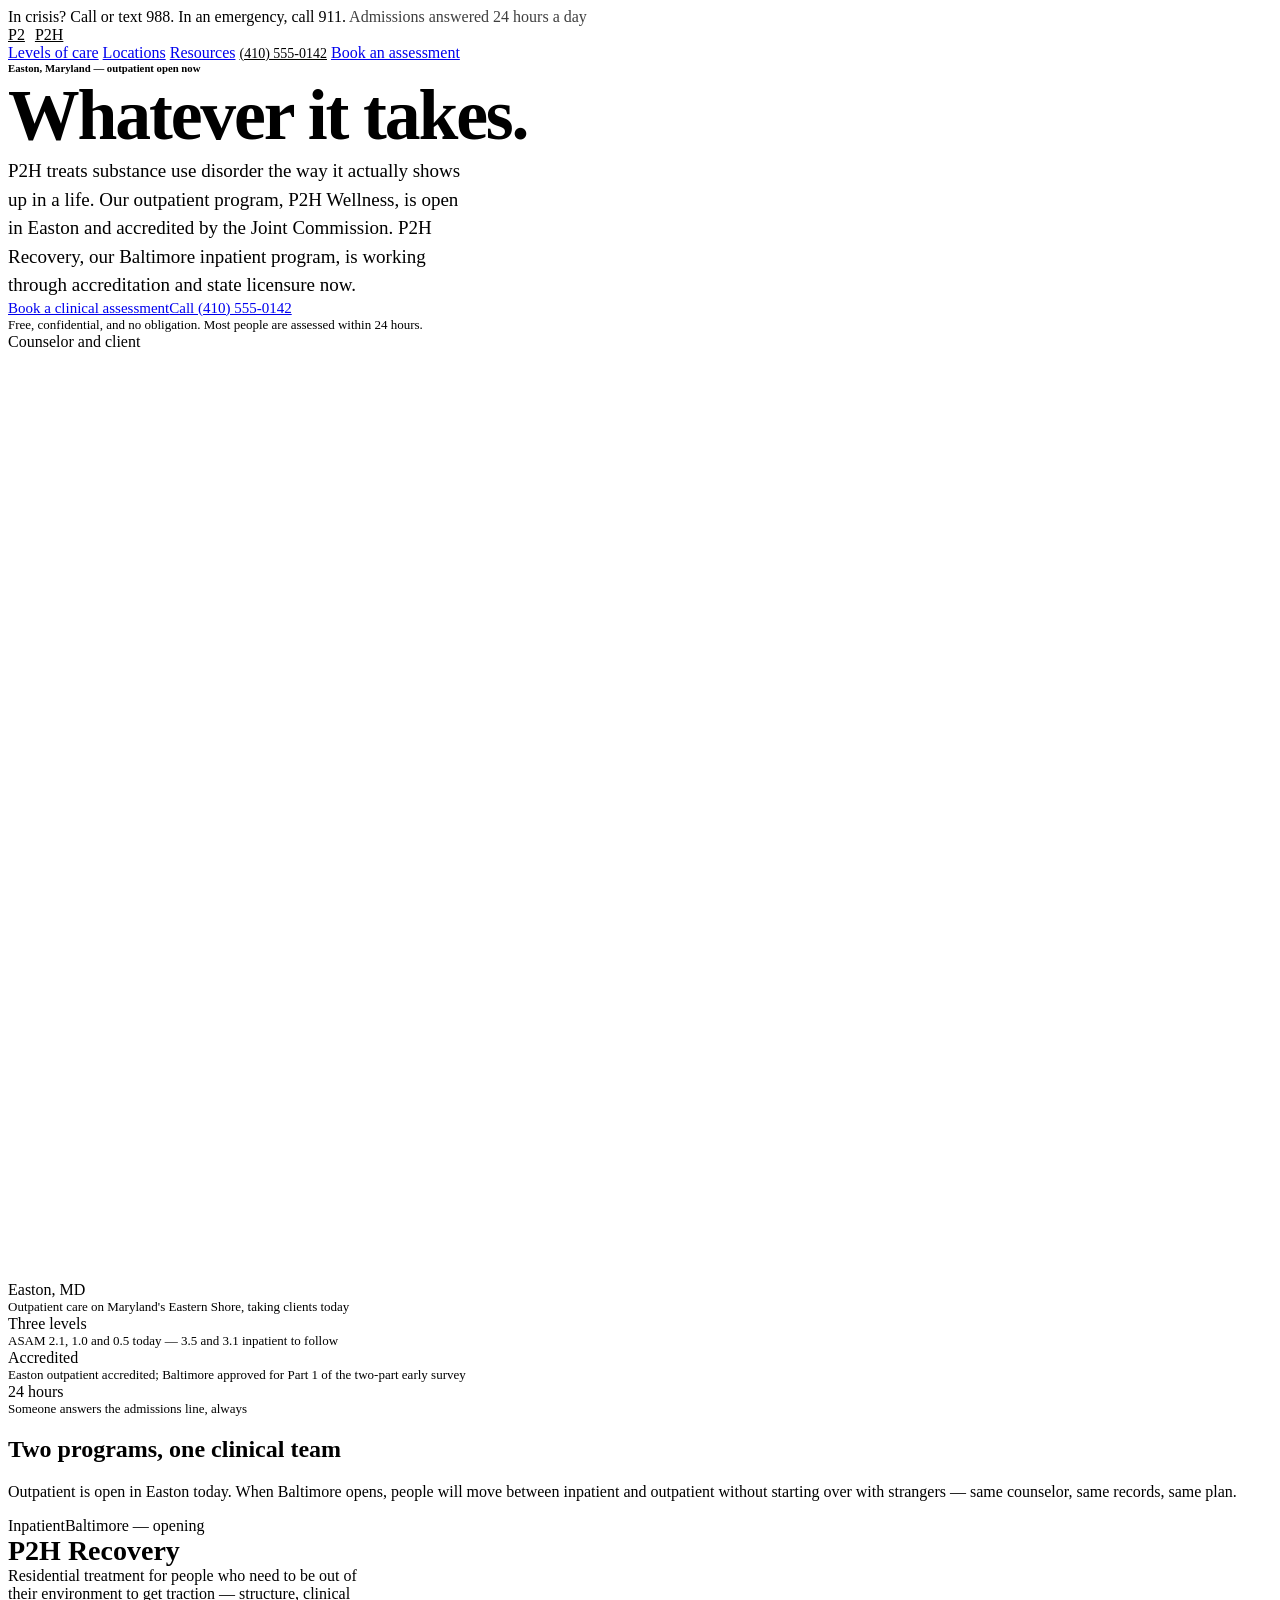
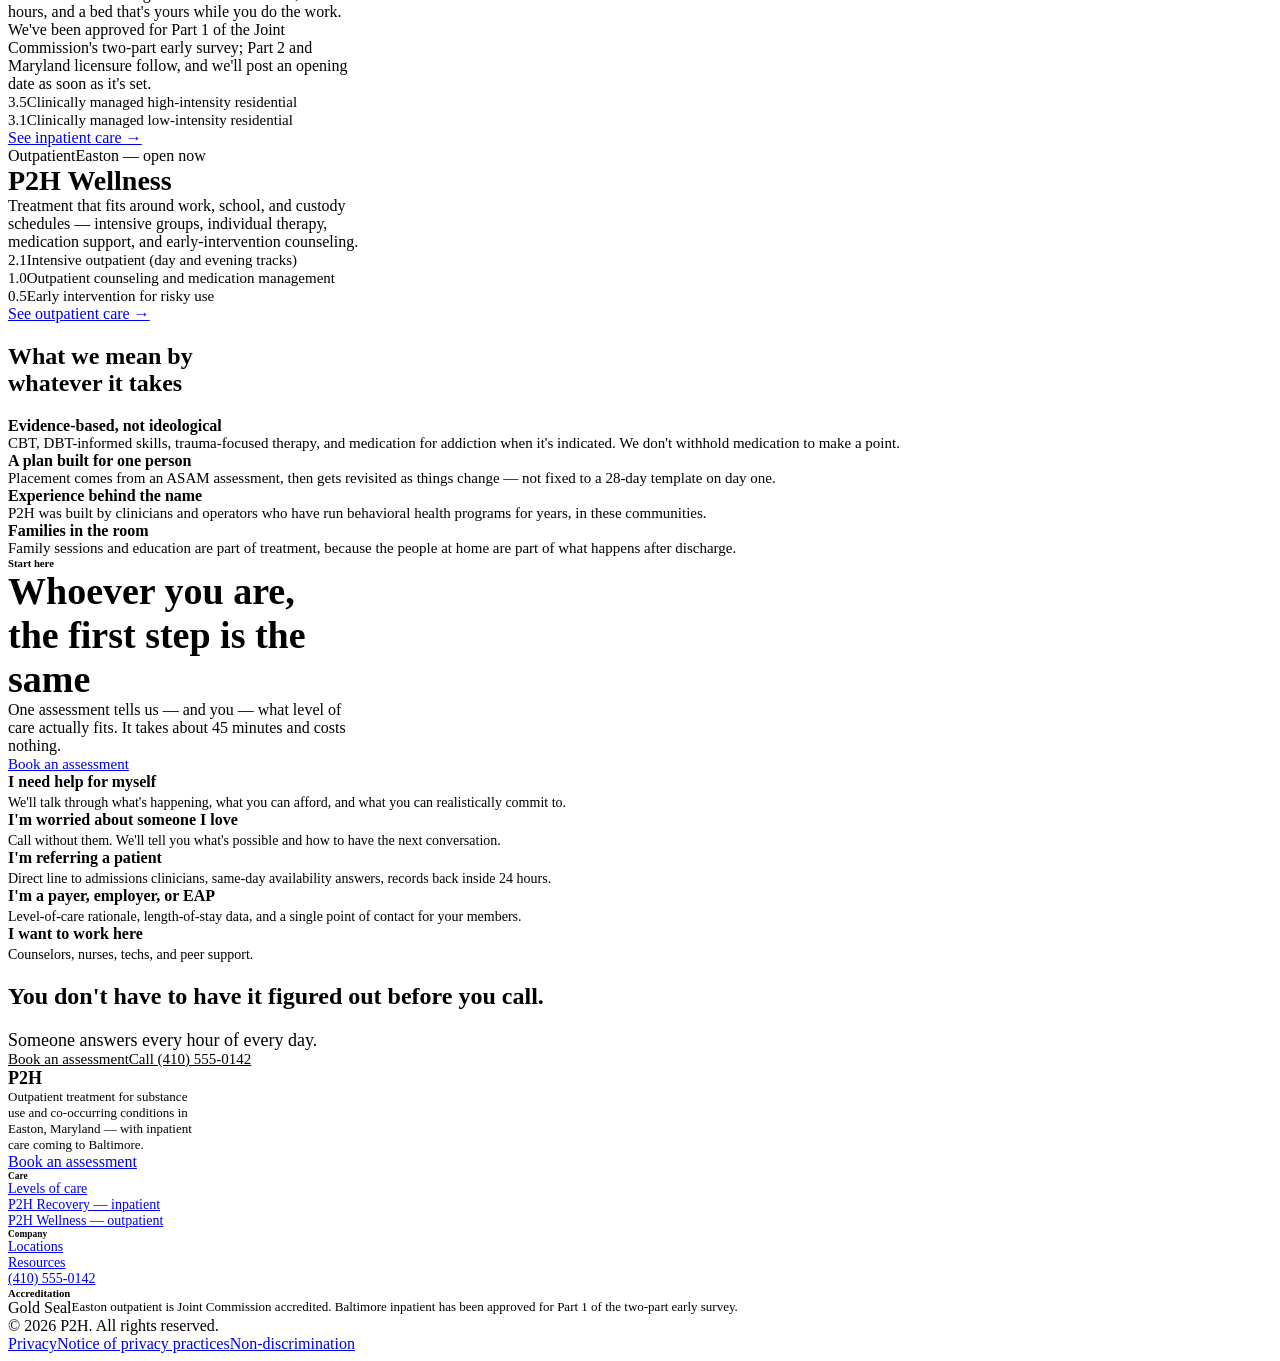
==== index.html @ b1f6ed72 "Add files via upload" ====
<!DOCTYPE html>
<html lang="en">
<head>
<meta charset="utf-8">
<meta name="viewport" content="width=device-width, initial-scale=1">
<title>P2H — Substance Use Treatment in Easton, Maryland</title>
<meta name="description" content="P2H Wellness outpatient treatment in Easton, MD — Joint Commission accredited. P2H Recovery inpatient coming to Baltimore.">
<link rel="stylesheet" href="css/modernist.css">
<link rel="stylesheet" href="css/p2h.css">
</head>
<body>

<div class="crisis">
  <div class="wrap">
    <span>In crisis? Call or text 988. In an emergency, call 911.</span>
    <span style="opacity:0.75">Admissions answered 24 hours a day</span>
  </div>
</div>

<header class="site-header">
  <div class="wrap">
    <nav class="nav">
      <a class="nav-brand" href="index.html" style="display:flex;align-items:center;gap:10px;color:inherit">
        <span class="brand-mark">P2</span>
        <span>P2H</span>
      </a>
      <a href="levels-of-care.html">Levels of care</a>
      <a href="locations.html">Locations</a>
      <a href="resources.html">Resources</a>
      <a href="tel:14105550142" style="color:inherit;font-size:14px">(410) 555-0142</a>
      <a class="btn btn-primary" href="book.html">Book an assessment</a>
    </nav>
  </div>
</header>

<main>
  <section class="wrap grid cols-2 pad" style="align-items:start">
    <div class="stack">
      <h6 class="text-accent" style="margin:0">Easton, Maryland — outpatient open now</h6>
      <h1 style="font-size:clamp(44px,5.6vw,72px);margin:0;letter-spacing:-0.03em">Whatever it takes.</h1>
      <p style="font-size:19px;line-height:1.5;max-width:48ch;margin:0">P2H treats substance use disorder the way it actually shows up in a life. Our outpatient program, P2H Wellness, is open in Easton and accredited by the Joint Commission. P2H Recovery, our Baltimore inpatient program, is working through accreditation and state licensure now.</p>
      <div style="display:flex;flex-wrap:wrap;gap:var(--space-2);margin-top:var(--space-2)">
        <a class="btn btn-primary" href="book.html" style="font-size:15px;padding:var(--space-3) var(--space-6)">Book a clinical assessment</a>
        <a class="btn btn-secondary" href="tel:14105550142" style="font-size:15px;padding:var(--space-3) var(--space-6)">Call (410) 555-0142</a>
      </div>
      <p class="text-muted" style="font-size:13px;margin:0">Free, confidential, and no obligation. Most people are assessed within 24 hours.</p>
    </div>
    <div class="grayscale ph" style="aspect-ratio:4/3">
            <!-- replace with: <img class="photo" src="img/counselor-and-client.jpg" alt="Counselor and client"> -->
            <span>Counselor and client</span>
          </div>
  </section>

  <section class="sec">
    <div class="wrap stat-row">
      <div class="stat" style="border-top:6px solid var(--p2h-teal)">
        <div class="stat-figure">Easton, MD</div>
        <p class="text-muted" style="font-size:13px;margin:var(--space-1) 0 0">Outpatient care on Maryland's Eastern Shore, taking clients today</p>
      </div>
      <div class="stat" style="border-top:6px solid var(--p2h-ochre-strong)">
        <div class="stat-figure">Three levels</div>
        <p class="text-muted" style="font-size:13px;margin:var(--space-1) 0 0">ASAM 2.1, 1.0 and 0.5 today — 3.5 and 3.1 inpatient to follow</p>
      </div>
      <div class="stat" style="border-top:6px solid var(--color-accent)">
        <div class="stat-figure">Accredited</div>
        <p class="text-muted" style="font-size:13px;margin:var(--space-1) 0 0">Easton outpatient accredited; Baltimore approved for Part 1 of the two-part early survey</p>
      </div>
      <div class="stat" style="border-top:6px solid var(--color-text)">
        <div class="stat-figure">24 hours</div>
        <p class="text-muted" style="font-size:13px;margin:var(--space-1) 0 0">Someone answers the admissions line, always</p>
      </div>
    </div>
  </section>

  <section class="sec">
    <div class="wrap pad" style="display:flex;flex-direction:column;gap:var(--space-6)">
      <div class="grid cols-3" style="align-items:end">
        <h2 class="section">Two programs, one clinical team</h2>
        <p class="lede">Outpatient is open in Easton today. When Baltimore opens, people will move between inpatient and outpatient without starting over with strangers — same counselor, same records, same plan.</p>
      </div>
      <div class="grid cols-2" style="gap:var(--space-6)">
        <div style="display:flex;flex-direction:column;gap:var(--space-3);border-top:6px solid var(--p2h-teal);padding-top:var(--space-4)">
          <div style="display:flex;flex-wrap:wrap;gap:var(--space-2)"><span class="tag tag-teal">Inpatient</span><span class="tag tag-outline">Baltimore — opening</span></div>
          <h3 style="margin:0;font-size:28px">P2H Recovery</h3>
          <p style="font-size:16px;margin:0;max-width:44ch">Residential treatment for people who need to be out of their environment to get traction — structure, clinical hours, and a bed that's yours while you do the work. We've been approved for Part 1 of the Joint Commission's two-part early survey; Part 2 and Maryland licensure follow, and we'll post an opening date as soon as it's set.</p>
          <div class="rule-list" style="margin-top:var(--space-2)">
            <div class="row"><span class="key" style="min-width:44px;font-size:15px">3.5</span><span style="font-size:15px">Clinically managed high-intensity residential</span></div>
            <div class="row"><span class="key" style="min-width:44px;font-size:15px">3.1</span><span style="font-size:15px">Clinically managed low-intensity residential</span></div>
          </div>
          <a class="btn btn-ghost" href="levels-of-care.html" style="align-self:flex-start;margin-top:var(--space-2)">See inpatient care →</a>
        </div>
        <div style="display:flex;flex-direction:column;gap:var(--space-3);border-top:6px solid var(--p2h-ochre-strong);padding-top:var(--space-4)">
          <div style="display:flex;flex-wrap:wrap;gap:var(--space-2)"><span class="tag tag-ochre">Outpatient</span><span class="tag tag-accent">Easton — open now</span></div>
          <h3 style="margin:0;font-size:28px">P2H Wellness</h3>
          <p style="font-size:16px;margin:0;max-width:44ch">Treatment that fits around work, school, and custody schedules — intensive groups, individual therapy, medication support, and early-intervention counseling.</p>
          <div class="rule-list" style="margin-top:var(--space-2)">
            <div class="row"><span class="key" style="min-width:44px;font-size:15px">2.1</span><span style="font-size:15px">Intensive outpatient (day and evening tracks)</span></div>
            <div class="row"><span class="key" style="min-width:44px;font-size:15px">1.0</span><span style="font-size:15px">Outpatient counseling and medication management</span></div>
            <div class="row"><span class="key" style="min-width:44px;font-size:15px">0.5</span><span style="font-size:15px">Early intervention for risky use</span></div>
          </div>
          <a class="btn btn-ghost" href="levels-of-care.html" style="align-self:flex-start;margin-top:var(--space-2)">See outpatient care →</a>
        </div>
      </div>
    </div>
  </section>

  <section class="sec">
    <div class="wrap pad" style="display:flex;flex-direction:column;gap:var(--space-6)">
      <h2 class="section" style="max-width:22ch">What we mean by whatever it takes</h2>
      <div class="grid cols-4">
        <div style="border-top:4px solid var(--color-accent);padding-top:var(--space-3)">
          <h4 style="margin:0 0 var(--space-2)">Evidence-based, not ideological</h4>
          <p style="font-size:15px;margin:0">CBT, DBT-informed skills, trauma-focused therapy, and medication for addiction when it's indicated. We don't withhold medication to make a point.</p>
        </div>
        <div style="border-top:4px solid var(--p2h-teal);padding-top:var(--space-3)">
          <h4 style="margin:0 0 var(--space-2)">A plan built for one person</h4>
          <p style="font-size:15px;margin:0">Placement comes from an ASAM assessment, then gets revisited as things change — not fixed to a 28-day template on day one.</p>
        </div>
        <div style="border-top:4px solid var(--p2h-ochre-strong);padding-top:var(--space-3)">
          <h4 style="margin:0 0 var(--space-2)">Experience behind the name</h4>
          <p style="font-size:15px;margin:0">P2H was built by clinicians and operators who have run behavioral health programs for years, in these communities.</p>
        </div>
        <div style="border-top:4px solid var(--color-text);padding-top:var(--space-3)">
          <h4 style="margin:0 0 var(--space-2)">Families in the room</h4>
          <p style="font-size:15px;margin:0">Family sessions and education are part of treatment, because the people at home are part of what happens after discharge.</p>
        </div>
      </div>
    </div>
  </section>

  <section class="sec">
    <div class="wrap pad grid cols-2">
      <div class="stack">
        <h6 class="text-accent" style="margin:0">Start here</h6>
        <h2 style="margin:0;font-size:clamp(28px,3.2vw,38px);max-width:18ch">Whoever you are, the first step is the same</h2>
        <p style="font-size:16px;margin:0;max-width:44ch">One assessment tells us — and you — what level of care actually fits. It takes about 45 minutes and costs nothing.</p>
        <a class="btn btn-primary" href="book.html" style="font-size:15px;padding:var(--space-3) var(--space-6);margin-top:var(--space-2)">Book an assessment</a>
      </div>
      <div class="rule-list">
        <div>
          <h4 style="margin:0 0 4px">I need help for myself</h4>
          <p class="text-muted" style="font-size:14px;margin:0">We'll talk through what's happening, what you can afford, and what you can realistically commit to.</p>
        </div>
        <div>
          <h4 style="margin:0 0 4px">I'm worried about someone I love</h4>
          <p class="text-muted" style="font-size:14px;margin:0">Call without them. We'll tell you what's possible and how to have the next conversation.</p>
        </div>
        <div>
          <h4 style="margin:0 0 4px">I'm referring a patient</h4>
          <p class="text-muted" style="font-size:14px;margin:0">Direct line to admissions clinicians, same-day availability answers, records back inside 24 hours.</p>
        </div>
        <div>
          <h4 style="margin:0 0 4px">I'm a payer, employer, or EAP</h4>
          <p class="text-muted" style="font-size:14px;margin:0">Level-of-care rationale, length-of-stay data, and a single point of contact for your members.</p>
        </div>
        <div>
          <h4 style="margin:0 0 4px">I want to work here</h4>
          <p class="text-muted" style="font-size:14px;margin:0">Counselors, nurses, techs, and peer support.</p>
        </div>
      </div>
    </div>
  </section>

  <section class="poster">
    <div class="wrap pad stack">
      <h2>You don't have to have it figured out before you call.</h2>
      <p style="font-size:18px;margin:0;max-width:46ch">Someone answers every hour of every day.</p>
      <div style="display:flex;flex-wrap:wrap;gap:var(--space-2);margin-top:var(--space-2)">
        <a class="btn" href="book.html" style="background:var(--color-bg);color:var(--color-text);font-size:15px;padding:var(--space-3) var(--space-6)">Book an assessment</a>
        <a class="btn" href="tel:14105550142" style="border-color:var(--color-bg);color:var(--color-bg);font-size:15px;padding:var(--space-3) var(--space-6)">Call (410) 555-0142</a>
      </div>
    </div>
  </section>
</main>

<footer class="sec site-footer">
  <div class="wrap cols">
    <div style="display:flex;flex-direction:column;gap:var(--space-2)">
      <span style="font-family:var(--font-heading);font-weight:800;font-size:18px">P2H</span>
      <p class="text-muted" style="font-size:13px;margin:0;max-width:30ch">Outpatient treatment for substance use and co-occurring conditions in Easton, Maryland — with inpatient care coming to Baltimore.</p>
      <a class="btn btn-primary" href="book.html" style="align-self:flex-start;margin-top:var(--space-2)">Book an assessment</a>
    </div>
    <div style="display:flex;flex-direction:column;gap:var(--space-2);font-size:14px">
      <h6 style="margin:0 0 var(--space-1)">Care</h6>
      <a href="levels-of-care.html">Levels of care</a>
      <a href="levels-of-care.html">P2H Recovery — inpatient</a>
      <a href="levels-of-care.html">P2H Wellness — outpatient</a>
    </div>
    <div style="display:flex;flex-direction:column;gap:var(--space-2);font-size:14px">
      <h6 style="margin:0 0 var(--space-1)">Company</h6>
      <a href="locations.html">Locations</a>
      <a href="resources.html">Resources</a>
      <a href="tel:14105550142">(410) 555-0142</a>
    </div>
    <div style="display:flex;flex-direction:column;gap:var(--space-2)">
      <h6 style="margin:0 0 var(--space-1)">Accreditation</h6>
      <div style="display:flex;gap:var(--space-3);align-items:flex-start">
        <div class="ph ph-seal">
          <!-- replace with the official Gold Seal: <img src="img/joint-commission-seal.png" alt="The Joint Commission Gold Seal of Approval"> -->
          <span>Gold Seal</span>
        </div>
        <p class="text-muted" style="font-size:13px;margin:0">Easton outpatient is Joint Commission accredited. Baltimore inpatient has been approved for Part 1 of the two-part early survey.</p>
      </div>
    </div>
  </div>
  <div class="wrap" style="padding-bottom:var(--space-8)">
    <div class="legal">
      <span class="text-muted">© 2026 P2H. All rights reserved.</span>
      <span style="display:flex;flex-wrap:wrap;gap:var(--space-6)">
        <a href="#">Privacy</a>
        <a href="#">Notice of privacy practices</a>
        <a href="#">Non-discrimination</a>
      </span>
    </div>
  </div>
</footer>

</body>
</html>
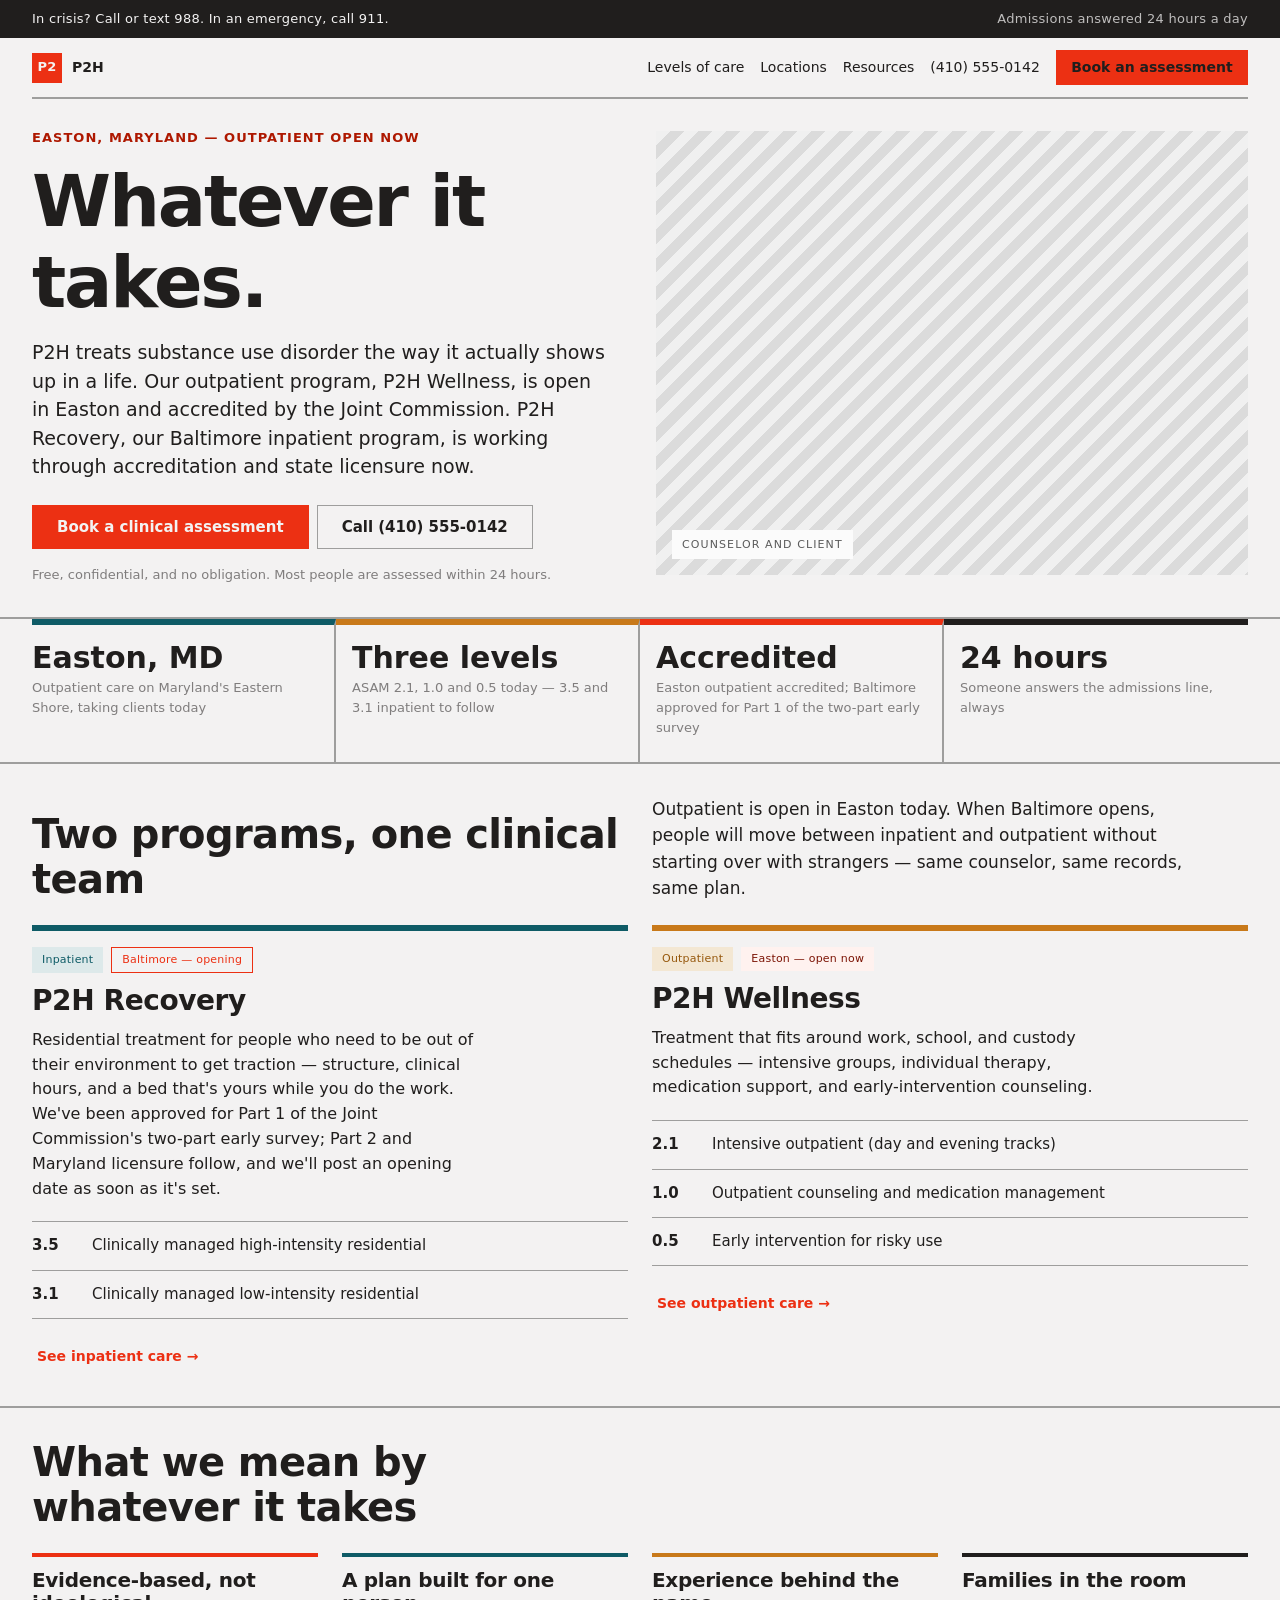
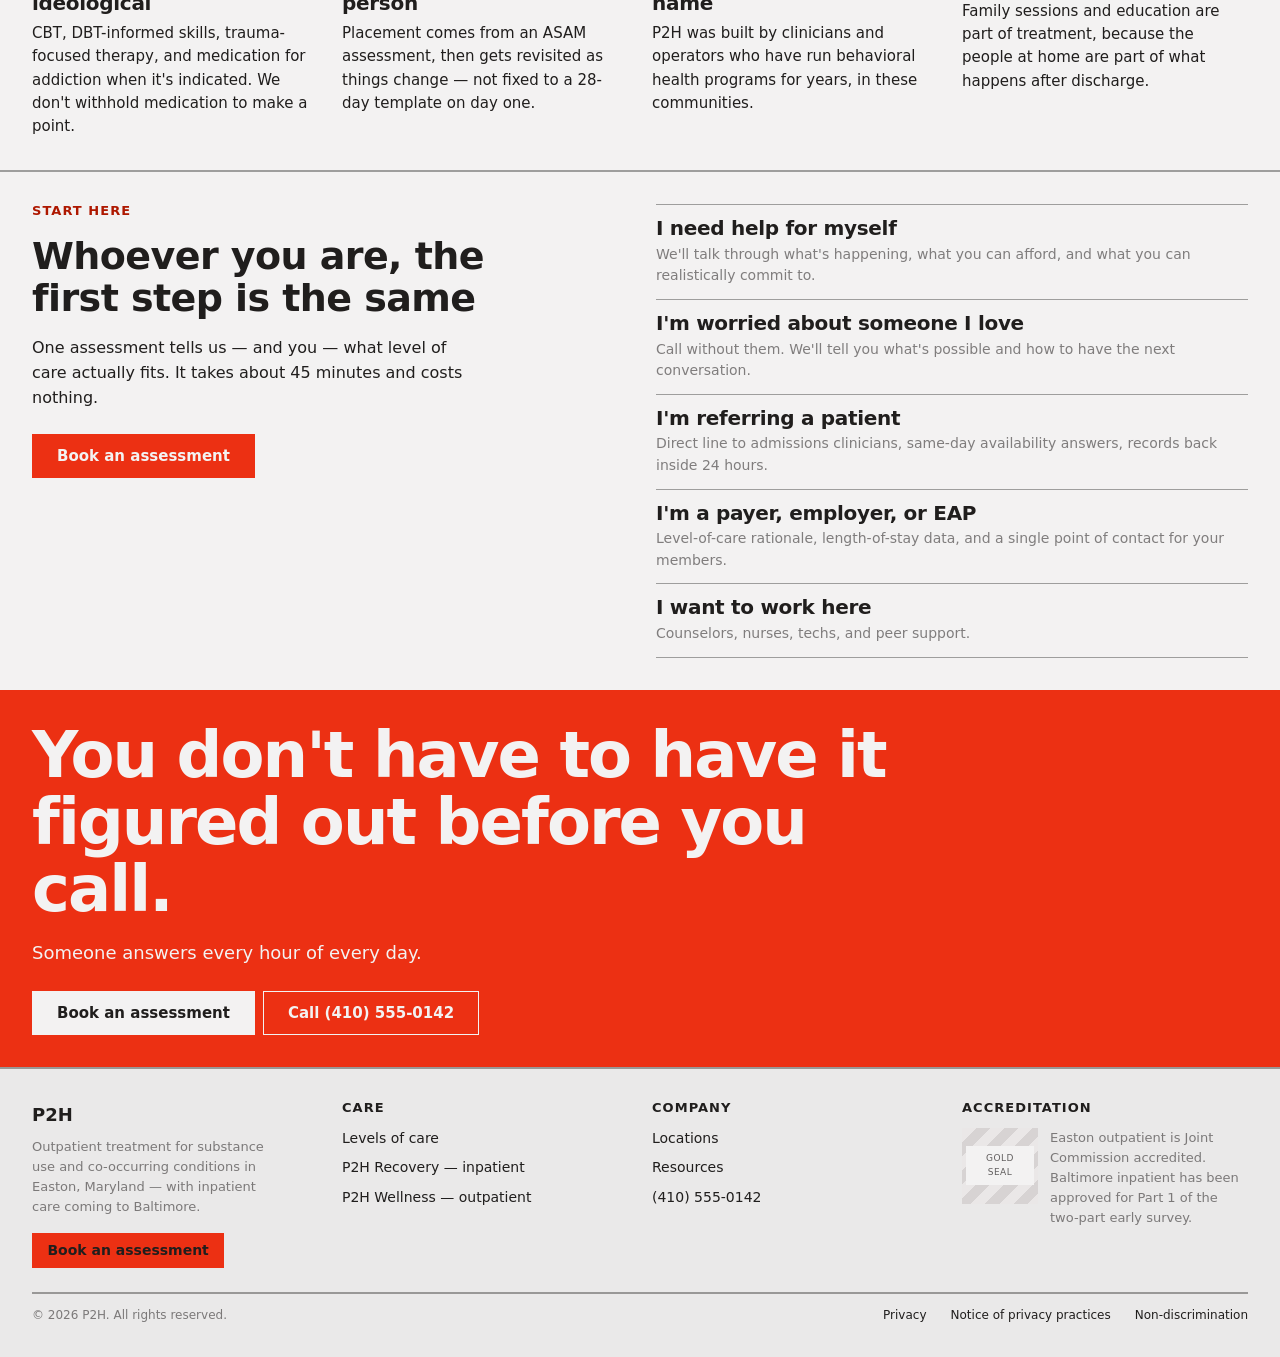
==== commit 004bc52b: "Fix stylesheet asset paths Co-authored-by: Copilot App <223556219+Copilot@users.noreply.github.com>" ====
--- a/index.html
+++ b/index.html
@@ -5,8 +5,8 @@
 <meta name="viewport" content="width=device-width, initial-scale=1">
 <title>P2H — Substance Use Treatment in Easton, Maryland</title>
 <meta name="description" content="P2H Wellness outpatient treatment in Easton, MD — Joint Commission accredited. P2H Recovery inpatient coming to Baltimore.">
-<link rel="stylesheet" href="css/modernist.css">
-<link rel="stylesheet" href="css/p2h.css">
+<link rel="stylesheet" href="modernist.css">
+<link rel="stylesheet" href="p2h.css">
 </head>
 <body>
 
--- a/modernist.css
+++ b/modernist.css
@@ -0,0 +1,252 @@
+/* Modernist — design-system tokens and component classes. This file is the source of truth for the system's look; retune it here and see readme.md. */
+@import url('https://fonts.googleapis.com/css2?family=Archivo:wght@400;600;800&display=swap');
+
+:root {
+  --color-bg: #f3f2f2;
+  --color-surface: #eae9e9;
+  --color-text: #201e1d;
+  --color-accent: #ec3013;
+  --color-accent-2: #e15b47;
+  --color-divider: color-mix(in srgb, #201e1d 40%, transparent);
+
+  /* Tonal ramps — generated in OKLCH on one shared lightness scale, so the
+     same step of any role matches the others in visual value. */
+  --color-neutral-100: #f8f4f4;
+  --color-neutral-200: #eae7e7;
+  --color-neutral-300: #d7d3d3;
+  --color-neutral-400: #bab6b6;
+  --color-neutral-500: #9b9797;
+  --color-neutral-600: #7d7979;
+  --color-neutral-700: #605d5d;
+  --color-neutral-800: #444141;
+  --color-neutral-900: #2d2b2b;
+
+  --color-accent-100: #fff2ef;
+  --color-accent-200: #ffe0d9;
+  --color-accent-300: #ffc4b8;
+  --color-accent-400: #ff9783;
+  --color-accent-500: #ff563c;
+  --color-accent-600: #dd2b0f;
+  --color-accent-700: #ae1800;
+  --color-accent-800: #7c1405;
+  --color-accent-900: #4d170e;
+
+  --color-accent-2-100: #fff2ef;
+  --color-accent-2-200: #ffe0da;
+  --color-accent-2-300: #ffc4b9;
+  --color-accent-2-400: #ff9784;
+  --color-accent-2-500: #ef6853;
+  --color-accent-2-600: #c94b39;
+  --color-accent-2-700: #9e3526;
+  --color-accent-2-800: #71261b;
+  --color-accent-2-900: #471d16;
+
+  --font-heading: "Archivo", system-ui, sans-serif;
+  --font-heading-weight: 800;
+  --font-body: "Archivo", system-ui, sans-serif;
+
+  --space-1: 4.0px;
+  --space-2: 8.0px;
+  --space-3: 12.0px;
+  --space-4: 16.0px;
+  --space-6: 24.0px;
+  --space-8: 32.0px;
+
+  --radius-sm: 0px;
+  --radius-md: 0px;
+  --radius-lg: 0px;
+
+  /* Elevation — derived from the ground: soft ink-tinted shadows on a
+     light theme, a hairline edge + ambient darkness on a dark one. */
+  --shadow-sm: 0 1px 2px color-mix(in srgb, #2d2b2b 14%, transparent);
+  --shadow-md: 0 3px 10px color-mix(in srgb, #2d2b2b 16%, transparent);
+  --shadow-lg: 0 12px 32px color-mix(in srgb, #2d2b2b 22%, transparent);
+}
+
+body {
+  background: var(--color-bg);
+  color: var(--color-text);
+  font-family: var(--font-body);
+}
+h1, h2, h3, h4 { font-family: var(--font-heading); font-weight: var(--font-heading-weight); }
+
+.grayscale{filter:grayscale(1) contrast(1.08)}
+
+/* ══════════════════════════════════════════════════════════════════════════
+   Components — built with the tokens above. Plain CSS
+   on plain HTML: no JavaScript, no build step. Each class is documented in
+   readme.md and demonstrated in foundations/ and components/.
+   ══════════════════════════════════════════════════════════════════════ */
+
+*, *::before, *::after { box-sizing: border-box; }
+body { margin: 0; font-size: 15px; line-height: 1.55; font-weight: 400; }
+h1, h2, h3, h4, h5, h6 {
+  font-family: var(--font-heading); font-weight: var(--font-heading-weight);
+  line-height: 1.12; letter-spacing: -0.015em; margin: 0 0 var(--space-2);
+}
+h1 { font-size: 42px; }
+h2 { font-size: 32px; }
+h3 { font-size: 25px; }
+h4 { font-size: 20px; }
+h5 { font-size: 16px; }
+h6 { font-size: 13px; }
+h6 { letter-spacing: 0.08em; text-transform: uppercase; }
+p { margin: 0 0 var(--space-3); }
+a { color: var(--color-accent); text-underline-offset: 3px; }
+img { display: block; max-width: 100%; }
+figure { margin: 0; }
+figcaption {
+  font-size: 11px; margin-top: var(--space-1);
+  color: color-mix(in srgb, var(--color-text) 55%, transparent);
+}
+.text-muted { color: color-mix(in srgb, var(--color-text) 55%, transparent); }
+:focus { outline: none; }
+:focus-visible { outline: 2px solid var(--color-accent); outline-offset: 2px; }
+::selection { background: color-mix(in srgb, var(--color-accent) 30%, transparent); }
+
+/* — rules — */
+.hr {
+  height: 2px; border: 0; margin: var(--space-4) 0;
+  background: var(--color-divider);
+}
+
+/* — buttons — */
+.btn {
+  display: inline-flex; align-items: center; justify-content: center; gap: 6px;
+  cursor: pointer; text-decoration: none;
+  font-family: var(--font-heading); font-weight: var(--font-heading-weight);
+  font-size: 14px; line-height: 1.2; color: var(--color-text); /* matches the .input's 14px —
+     the pair sits side by side in sign-up rows */
+  background: transparent; border: 1px solid transparent;
+  padding: var(--space-2) calc(var(--space-3) * 1.2);
+  border-radius: var(--radius-md);
+}
+.btn svg { display: block; }
+.btn:disabled { opacity: 0.45; cursor: not-allowed; }
+.btn-primary { background: var(--color-accent); color: var(--color-bg); }
+.btn-primary:hover { background: var(--color-accent-600); }
+.btn-primary:active { background: var(--color-accent-700); }
+.btn-secondary { border-color: var(--color-divider); }
+.btn-secondary:hover { background: color-mix(in srgb, var(--color-text) 7%, transparent); }
+.btn-secondary:active { background: color-mix(in srgb, var(--color-text) 14%, transparent); }
+.btn-ghost { color: var(--color-accent); padding-inline: var(--space-1); }
+.btn-ghost:hover { background: color-mix(in srgb, var(--color-accent) 10%, transparent); }
+.btn-ghost:active { background: color-mix(in srgb, var(--color-accent) 18%, transparent); }
+.btn-icon { width: 36px; height: 36px; padding: 0; }
+.btn-block { width: 100%; margin-top: var(--space-2); justify-content: flex-start; text-align: left; }
+
+/* — forms — */
+.field > label {
+  display: block; font-size: 12px; margin-bottom: 5px;
+  color: color-mix(in srgb, var(--color-text) 70%, transparent);
+}
+.input {
+  width: 100%; min-height: 36px; padding: 6px 10px; font: inherit;
+  font-size: 14px; color: var(--color-text); caret-color: var(--color-accent);
+  background: var(--color-surface);
+  border: 1px solid var(--color-divider); border-radius: var(--radius-md);
+}
+.input:hover { border-color: color-mix(in srgb, var(--color-text) 45%, transparent); }
+.input:focus-visible { border-color: var(--color-accent); outline-offset: 0; }
+textarea.input { min-height: 90px; resize: vertical; }
+.radio { display: inline-flex; align-items: center; gap: 8px; cursor: pointer; font-size: 14px; }
+.radio input, .seg-opt input {
+  position: absolute; opacity: 0; width: 0; height: 0; pointer-events: none;
+}
+.radio .dot {
+  width: 16px; height: 16px; flex: none; border-radius: 50%;
+  border: 1.5px solid var(--color-divider);
+}
+.radio:hover .dot { border-color: var(--color-accent); }
+.radio input:checked + .dot {
+  border-color: var(--color-accent); background: var(--color-accent);
+  box-shadow: inset 0 0 0 4px var(--color-bg);
+}
+.radio input:focus-visible + .dot { outline: 2px solid var(--color-accent); outline-offset: 2px; }
+.seg {
+  display: inline-flex; overflow: hidden;
+  border: 1px solid var(--color-divider); border-radius: var(--radius-md);
+}
+.seg-opt {
+  display: inline-flex; align-items: center; gap: 6px;
+  padding: 7px 12px; font-size: 13px; cursor: pointer;
+}
+.seg-opt + .seg-opt { border-left: 1px solid var(--color-divider); }
+.seg-opt:has(input:checked) { background: var(--color-accent); color: var(--color-bg); }
+.seg-opt:not(:has(input:checked)):hover { background: color-mix(in srgb, var(--color-text) 7%, transparent); }
+.seg-opt:has(input:focus-visible) { outline: 2px solid var(--color-accent); outline-offset: -2px; }
+
+/* — cards — */
+.card {
+  display: flex; flex-direction: column; gap: var(--space-2);
+  padding: var(--space-3); border-radius: var(--radius-md); background: var(--color-surface);
+}
+.card-kicker { font-size: 10px; letter-spacing: 0.1em; text-transform: uppercase; color: var(--color-accent); }
+.card-title {
+  font-family: var(--font-heading); font-weight: var(--font-heading-weight);
+  font-size: 17px; line-height: 1.2;
+}
+.card-body { margin: 0; font-size: 13px; opacity: 0.8; flex: 1; }
+.card-meta {
+  display: flex; align-items: center; gap: 6px; font-size: 11px;
+  color: color-mix(in srgb, var(--color-text) 50%, transparent);
+}
+.elev-sm { box-shadow: var(--shadow-sm); }
+.elev-md { box-shadow: var(--shadow-md); }
+.elev-lg { box-shadow: var(--shadow-lg); }
+
+/* — tags — */
+.tag {
+  display: inline-flex; align-items: center; font-size: 11px;
+  letter-spacing: 0.02em; padding: 3px 10px;
+  border-radius: calc(var(--radius-md) * 0.75);
+}
+.tag-accent { background: var(--color-accent-100); color: var(--color-accent-800); }
+.tag-accent-2 { background: var(--color-accent-2-100); color: var(--color-accent-2-800); }
+.tag-neutral { background: var(--color-neutral-100); color: var(--color-neutral-800); }
+.tag-outline { border: 1px solid var(--color-accent); color: var(--color-accent); }
+
+/* — navigation — */
+.nav {
+  display: flex; align-items: center; gap: var(--space-4);
+  padding: var(--space-3) var(--space-4);
+  border-bottom: 2px solid var(--color-divider);
+}
+.nav-brand {
+  font-family: var(--font-heading); font-weight: var(--font-heading-weight);
+  font-size: 18px; margin-right: auto;
+}
+.nav a { color: inherit; text-decoration: none; font-size: 14px; }
+.nav a:hover, .nav a[aria-current='page'] { color: var(--color-accent); }
+
+/* — tables — */
+.table { width: 100%; border-collapse: collapse; font-size: 14px; }
+.table th {
+  text-align: left; font-size: 11px; letter-spacing: 0.08em; text-transform: uppercase;
+  color: color-mix(in srgb, var(--color-text) 60%, transparent);
+  padding: var(--space-2); border-bottom: 2px solid var(--color-divider);
+}
+.table td {
+  padding: var(--space-2);
+  border-bottom: 1px solid var(--color-divider);
+}
+.table tbody tr:hover { background: color-mix(in srgb, var(--color-text) 4%, transparent); }
+
+/* — dialog — */
+.dialog-backdrop {
+  position: fixed; inset: 0; display: grid; place-items: center;
+  padding: var(--space-4);
+  background: color-mix(in srgb, var(--color-neutral-900) 50%, transparent);
+}
+.dialog {
+  width: min(440px, 100%); display: flex; flex-direction: column; gap: var(--space-3);
+  padding: var(--space-4); border-radius: var(--radius-lg);
+  background: var(--color-surface); box-shadow: var(--shadow-lg);
+}
+.dialog-title {
+  font-family: var(--font-heading); font-weight: var(--font-heading-weight);
+  font-size: 20px;
+}
+.dialog-body { font-size: 14px; opacity: 0.85; }
+.dialog-actions { display: flex; justify-content: flex-end; gap: var(--space-2); margin-top: var(--space-2); }
+
--- a/p2h.css
+++ b/p2h.css
@@ -0,0 +1,51 @@
+/* P2H site layer — sits on top of modernist.css tokens */
+:root { --p2h-teal: #0e5b66; --p2h-teal-tint: #dde9ea; --p2h-ochre: #96580d; --p2h-ochre-strong: #c8791a; --p2h-ochre-tint: #f3e7d3; }
+body { margin: 0; background: var(--color-bg); color: var(--color-text); }
+a:hover { color: var(--color-accent-600); }
+.btn, .tag { white-space: nowrap; }
+.tag-teal { background: var(--p2h-teal-tint); color: var(--p2h-teal); }
+.tag-ochre { background: var(--p2h-ochre-tint); color: var(--p2h-ochre); }
+.wrap { max-width: 1280px; margin: 0 auto; padding-left: var(--space-8); padding-right: var(--space-8); }
+.sec { border-top: 2px solid var(--color-divider); }
+.crisis { background: var(--color-text); color: var(--color-bg); font-size: 13px; letter-spacing: 0.02em; }
+.crisis .wrap { display: flex; flex-wrap: wrap; gap: var(--space-4); align-items: center; justify-content: space-between; padding-top: 9px; padding-bottom: 9px; }
+.site-header { position: sticky; top: 0; z-index: 20; background: var(--color-bg); }
+.site-header .nav { padding-left: 0; padding-right: 0; flex-wrap: wrap; }
+.brand-mark { width: 30px; height: 30px; background: var(--color-accent); color: var(--color-bg); display: inline-flex; align-items: center; justify-content: center; font-size: 13px; letter-spacing: 0.02em; }
+.nav a { text-decoration: none; }
+.nav a[aria-current="page"] { color: var(--color-accent-700); }
+
+/* Layout helpers */
+.grid { display: grid; gap: var(--space-8); }
+.cols-2 { grid-template-columns: repeat(auto-fit, minmax(320px, 1fr)); }
+.cols-3 { grid-template-columns: repeat(auto-fit, minmax(280px, 1fr)); gap: var(--space-6); }
+.cols-4 { grid-template-columns: repeat(auto-fit, minmax(260px, 1fr)); gap: var(--space-6); }
+.stat-row { display: grid; grid-template-columns: repeat(auto-fit, minmax(200px, 1fr)); gap: 0; }
+.stat { padding: var(--space-4) var(--space-4) var(--space-6); border-right: 2px solid var(--color-divider); }
+.stat:first-child { padding-left: 0; }
+.stat:last-child { border-right: none; }
+.stat-figure { font-family: var(--font-heading); font-weight: 800; font-size: 30px; line-height: 1.1; }
+.pad { padding-top: var(--space-8); padding-bottom: var(--space-8); }
+.stack { display: flex; flex-direction: column; gap: var(--space-4); align-items: flex-start; }
+.rule-list { display: flex; flex-direction: column; width: 100%; }
+.rule-list > * { border-top: 1px solid var(--color-divider); padding: var(--space-3) 0; }
+.rule-list > *:last-child { border-bottom: 1px solid var(--color-divider); }
+.row { display: flex; gap: var(--space-4); }
+.row .key { font-family: var(--font-heading); font-weight: 800; font-size: 14px; min-width: 120px; }
+.poster { background: var(--color-accent); color: var(--color-bg); }
+.poster h2 { margin: 0; font-size: clamp(36px, 5vw, 64px); letter-spacing: -0.03em; max-width: 20ch; line-height: 1.05; }
+.lede { font-size: 17px; margin: 0; max-width: 52ch; }
+.text-accent { color: var(--color-accent-700); }
+h1.display { margin: 0; font-size: clamp(38px, 4.8vw, 60px); letter-spacing: -0.03em; }
+h2.section { margin: 0; font-size: clamp(30px, 3.4vw, 40px); }
+
+/* Image placeholders — replace the div with <img class="photo" src="img/....jpg" alt="..."> */
+.grayscale img, img.photo { width: 100%; height: 100%; object-fit: cover; filter: grayscale(1) contrast(1.05); display: block; }
+.ph { display: flex; align-items: flex-end; padding: var(--space-4); background-image: repeating-linear-gradient(135deg, var(--color-neutral-200) 0 10px, var(--color-neutral-300) 10px 20px); }
+.ph span { font-size: 11px; letter-spacing: 0.1em; text-transform: uppercase; background: var(--color-bg); color: var(--color-neutral-700); padding: 6px 10px; }
+.ph-seal { width: 76px; height: 76px; flex: none; align-items: center; justify-content: center; padding: 4px; text-align: center; }
+.ph-seal span { font-size: 9px; letter-spacing: 0.06em; }
+.site-footer { background: var(--color-surface); }
+.site-footer .cols { display: grid; grid-template-columns: repeat(auto-fit, minmax(200px, 1fr)); gap: var(--space-6); padding-top: var(--space-8); padding-bottom: var(--space-6); }
+.site-footer a { color: inherit; text-decoration: none; }
+.legal { border-top: 2px solid var(--color-divider); padding-top: var(--space-3); display: flex; flex-wrap: wrap; gap: var(--space-4); justify-content: space-between; font-size: 12px; }
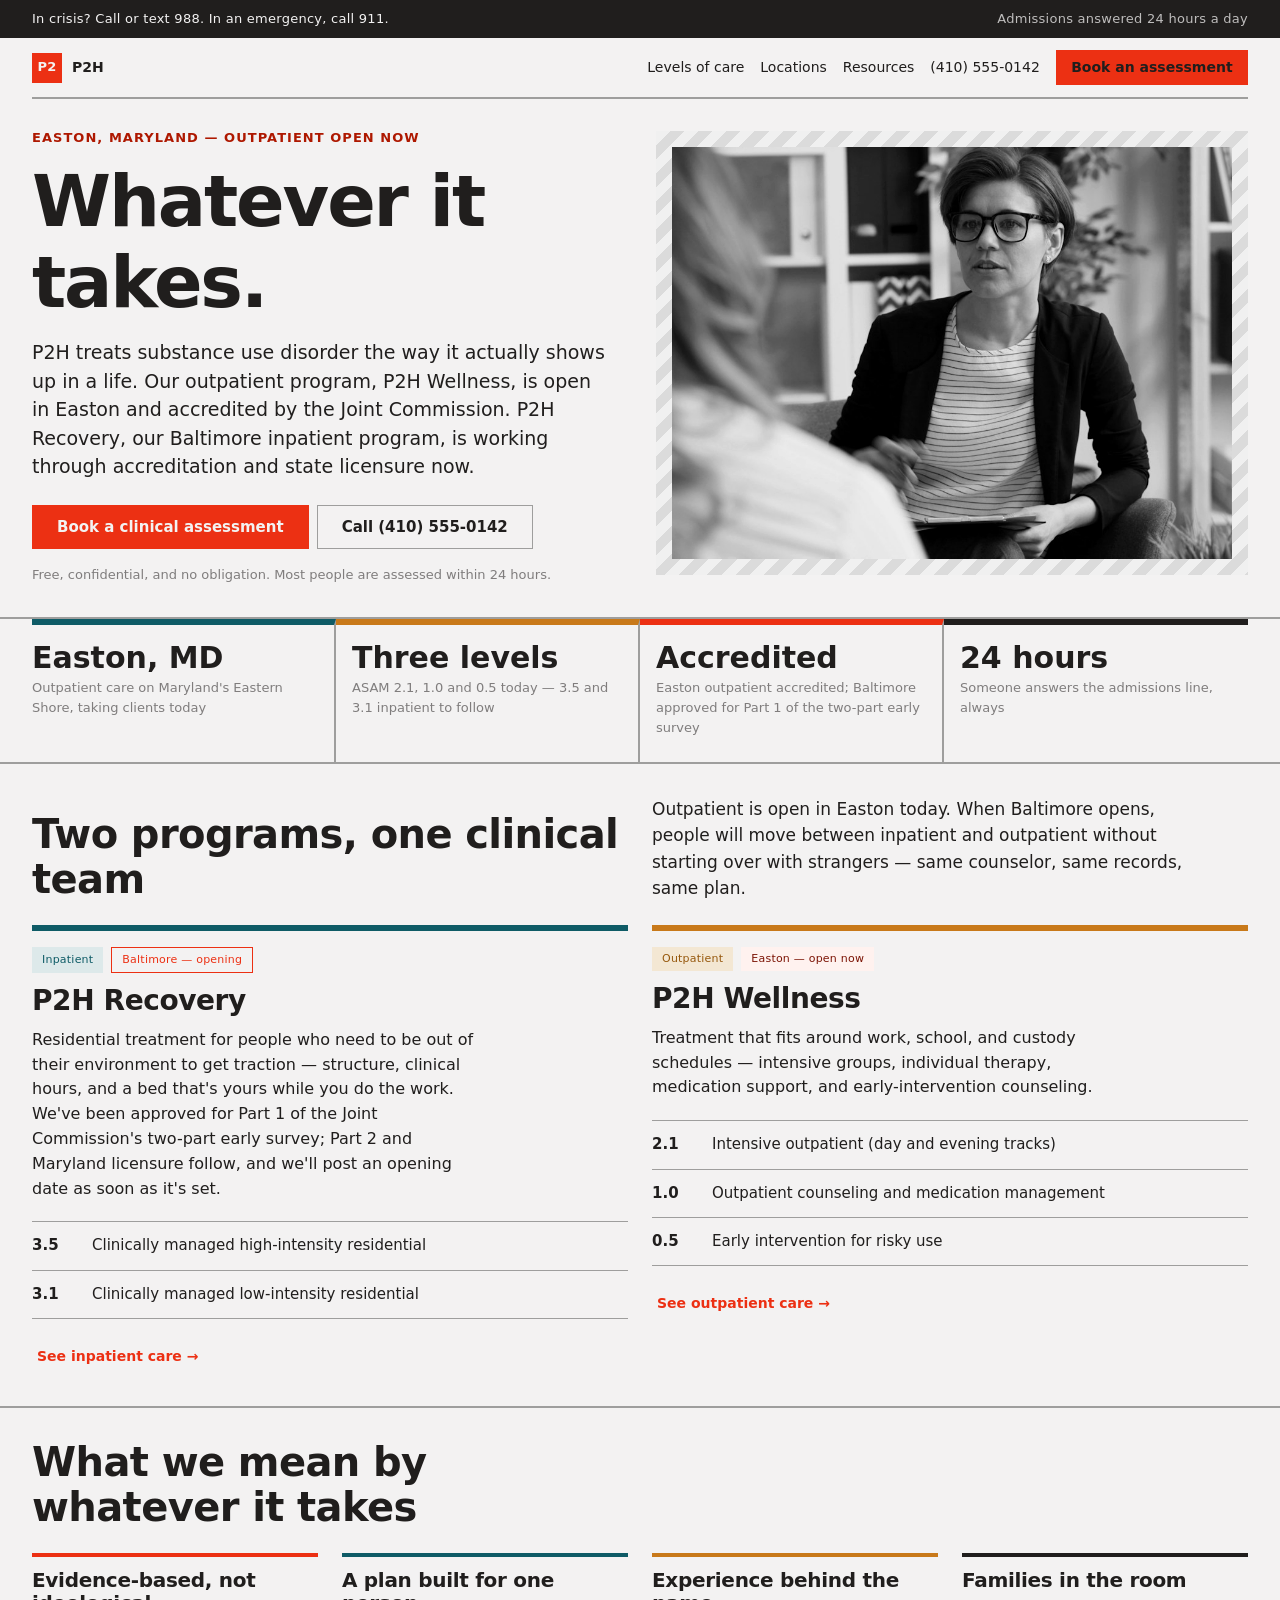
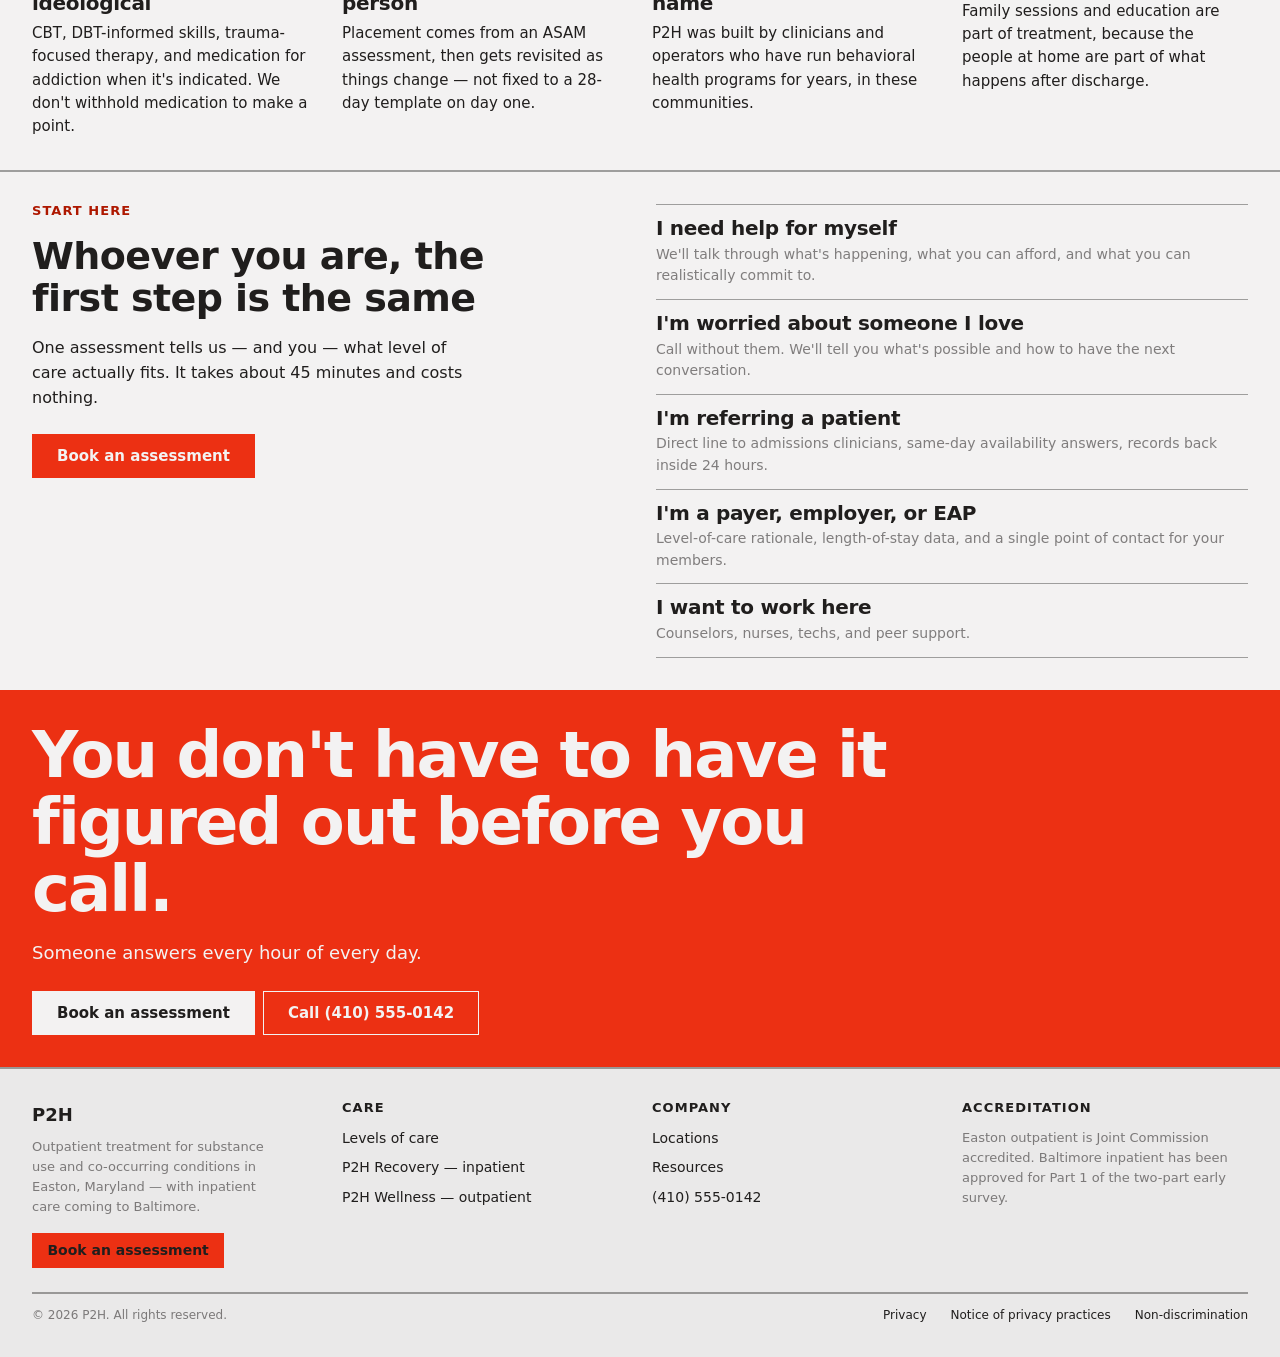
==== commit 351613ca: "Add therapy images and remove seal placeholder Co-authored-by: Copilot App <223556219+Copilot@users." ====
--- a/index.html
+++ b/index.html
@@ -46,9 +46,8 @@
       <p class="text-muted" style="font-size:13px;margin:0">Free, confidential, and no obligation. Most people are assessed within 24 hours.</p>
     </div>
     <div class="grayscale ph" style="aspect-ratio:4/3">
-            <!-- replace with: <img class="photo" src="img/counselor-and-client.jpg" alt="Counselor and client"> -->
-            <span>Counselor and client</span>
-          </div>
+      <img class="photo" src="img/counselor-and-client.jpg" alt="Counselor meeting with a client">
+    </div>
   </section>
 
   <section class="sec">
@@ -195,10 +194,6 @@
     <div style="display:flex;flex-direction:column;gap:var(--space-2)">
       <h6 style="margin:0 0 var(--space-1)">Accreditation</h6>
       <div style="display:flex;gap:var(--space-3);align-items:flex-start">
-        <div class="ph ph-seal">
-          <!-- replace with the official Gold Seal: <img src="img/joint-commission-seal.png" alt="The Joint Commission Gold Seal of Approval"> -->
-          <span>Gold Seal</span>
-        </div>
         <p class="text-muted" style="font-size:13px;margin:0">Easton outpatient is Joint Commission accredited. Baltimore inpatient has been approved for Part 1 of the two-part early survey.</p>
       </div>
     </div>
--- a/p2h.css
+++ b/p2h.css
@@ -43,8 +43,7 @@
 .grayscale img, img.photo { width: 100%; height: 100%; object-fit: cover; filter: grayscale(1) contrast(1.05); display: block; }
 .ph { display: flex; align-items: flex-end; padding: var(--space-4); background-image: repeating-linear-gradient(135deg, var(--color-neutral-200) 0 10px, var(--color-neutral-300) 10px 20px); }
 .ph span { font-size: 11px; letter-spacing: 0.1em; text-transform: uppercase; background: var(--color-bg); color: var(--color-neutral-700); padding: 6px 10px; }
-.ph-seal { width: 76px; height: 76px; flex: none; align-items: center; justify-content: center; padding: 4px; text-align: center; }
-.ph-seal span { font-size: 9px; letter-spacing: 0.06em; }
+
 .site-footer { background: var(--color-surface); }
 .site-footer .cols { display: grid; grid-template-columns: repeat(auto-fit, minmax(200px, 1fr)); gap: var(--space-6); padding-top: var(--space-8); padding-bottom: var(--space-6); }
 .site-footer a { color: inherit; text-decoration: none; }
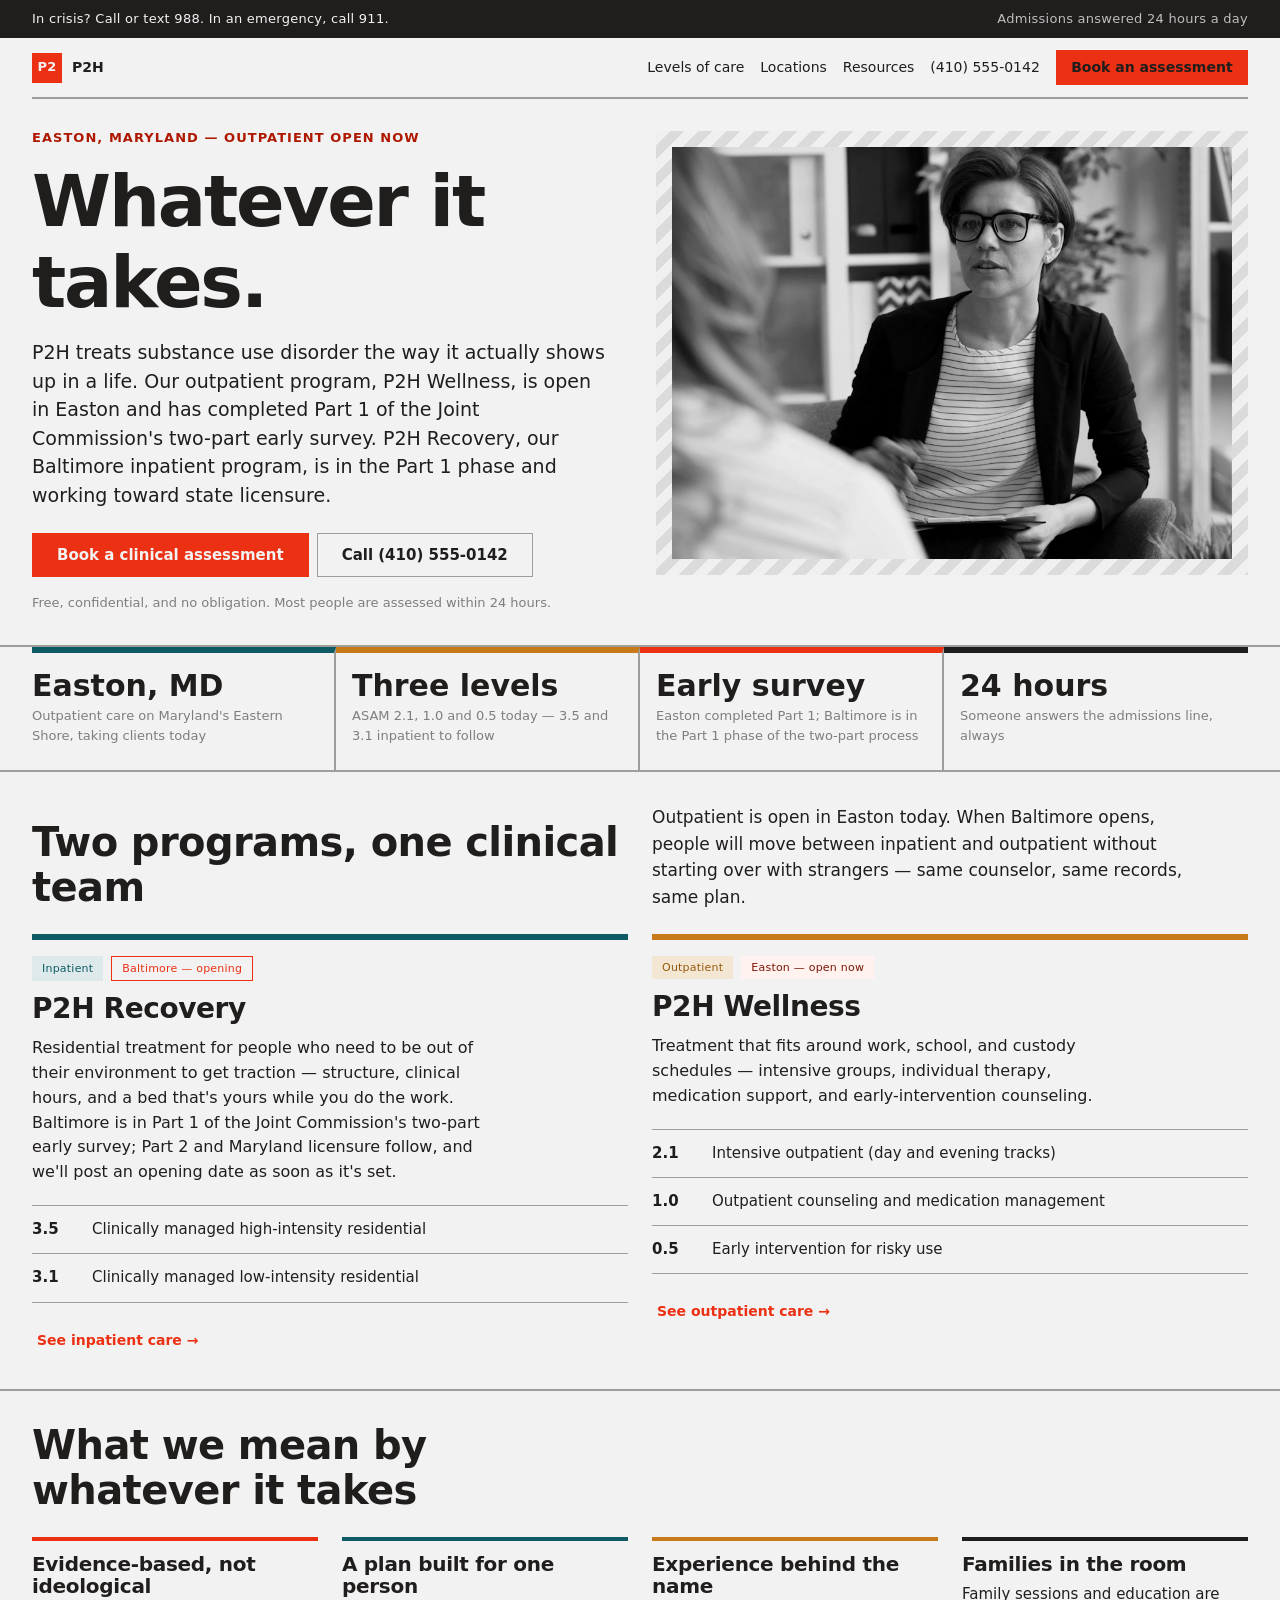
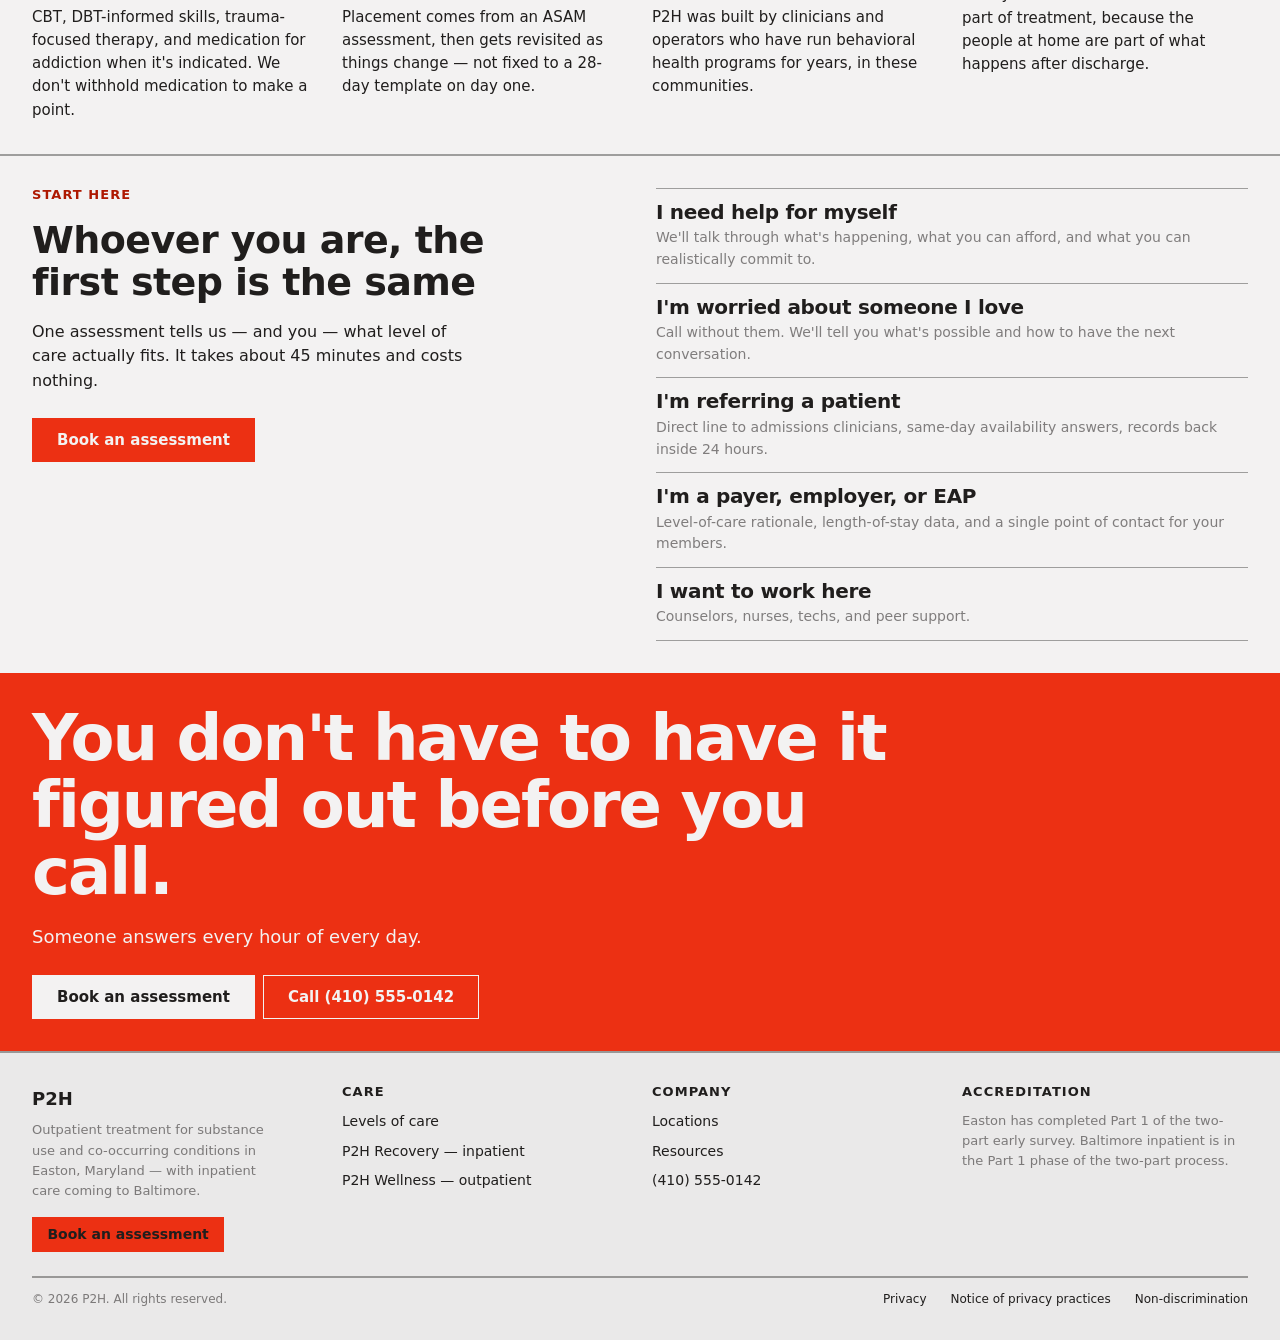
==== commit ab1da9f0: "Correct accreditation status copy Co-authored-by: Copilot App <223556219+Copilot@users.noreply.githu" ====
--- a/index.html
+++ b/index.html
@@ -4,7 +4,7 @@
 <meta charset="utf-8">
 <meta name="viewport" content="width=device-width, initial-scale=1">
 <title>P2H — Substance Use Treatment in Easton, Maryland</title>
-<meta name="description" content="P2H Wellness outpatient treatment in Easton, MD — Joint Commission accredited. P2H Recovery inpatient coming to Baltimore.">
+<meta name="description" content="P2H Wellness outpatient treatment in Easton, MD, completing the Joint Commission early survey process. P2H Recovery inpatient coming to Baltimore.">
 <link rel="stylesheet" href="modernist.css">
 <link rel="stylesheet" href="p2h.css">
 </head>
@@ -38,7 +38,7 @@
     <div class="stack">
       <h6 class="text-accent" style="margin:0">Easton, Maryland — outpatient open now</h6>
       <h1 style="font-size:clamp(44px,5.6vw,72px);margin:0;letter-spacing:-0.03em">Whatever it takes.</h1>
-      <p style="font-size:19px;line-height:1.5;max-width:48ch;margin:0">P2H treats substance use disorder the way it actually shows up in a life. Our outpatient program, P2H Wellness, is open in Easton and accredited by the Joint Commission. P2H Recovery, our Baltimore inpatient program, is working through accreditation and state licensure now.</p>
+      <p style="font-size:19px;line-height:1.5;max-width:48ch;margin:0">P2H treats substance use disorder the way it actually shows up in a life. Our outpatient program, P2H Wellness, is open in Easton and has completed Part 1 of the Joint Commission's two-part early survey. P2H Recovery, our Baltimore inpatient program, is in the Part 1 phase and working toward state licensure.</p>
       <div style="display:flex;flex-wrap:wrap;gap:var(--space-2);margin-top:var(--space-2)">
         <a class="btn btn-primary" href="book.html" style="font-size:15px;padding:var(--space-3) var(--space-6)">Book a clinical assessment</a>
         <a class="btn btn-secondary" href="tel:14105550142" style="font-size:15px;padding:var(--space-3) var(--space-6)">Call (410) 555-0142</a>
@@ -61,8 +61,8 @@
         <p class="text-muted" style="font-size:13px;margin:var(--space-1) 0 0">ASAM 2.1, 1.0 and 0.5 today — 3.5 and 3.1 inpatient to follow</p>
       </div>
       <div class="stat" style="border-top:6px solid var(--color-accent)">
-        <div class="stat-figure">Accredited</div>
-        <p class="text-muted" style="font-size:13px;margin:var(--space-1) 0 0">Easton outpatient accredited; Baltimore approved for Part 1 of the two-part early survey</p>
+        <div class="stat-figure">Early survey</div>
+        <p class="text-muted" style="font-size:13px;margin:var(--space-1) 0 0">Easton completed Part 1; Baltimore is in the Part 1 phase of the two-part process</p>
       </div>
       <div class="stat" style="border-top:6px solid var(--color-text)">
         <div class="stat-figure">24 hours</div>
@@ -81,7 +81,7 @@
         <div style="display:flex;flex-direction:column;gap:var(--space-3);border-top:6px solid var(--p2h-teal);padding-top:var(--space-4)">
           <div style="display:flex;flex-wrap:wrap;gap:var(--space-2)"><span class="tag tag-teal">Inpatient</span><span class="tag tag-outline">Baltimore — opening</span></div>
           <h3 style="margin:0;font-size:28px">P2H Recovery</h3>
-          <p style="font-size:16px;margin:0;max-width:44ch">Residential treatment for people who need to be out of their environment to get traction — structure, clinical hours, and a bed that's yours while you do the work. We've been approved for Part 1 of the Joint Commission's two-part early survey; Part 2 and Maryland licensure follow, and we'll post an opening date as soon as it's set.</p>
+          <p style="font-size:16px;margin:0;max-width:44ch">Residential treatment for people who need to be out of their environment to get traction — structure, clinical hours, and a bed that's yours while you do the work. Baltimore is in Part 1 of the Joint Commission's two-part early survey; Part 2 and Maryland licensure follow, and we'll post an opening date as soon as it's set.</p>
           <div class="rule-list" style="margin-top:var(--space-2)">
             <div class="row"><span class="key" style="min-width:44px;font-size:15px">3.5</span><span style="font-size:15px">Clinically managed high-intensity residential</span></div>
             <div class="row"><span class="key" style="min-width:44px;font-size:15px">3.1</span><span style="font-size:15px">Clinically managed low-intensity residential</span></div>
@@ -194,7 +194,7 @@
     <div style="display:flex;flex-direction:column;gap:var(--space-2)">
       <h6 style="margin:0 0 var(--space-1)">Accreditation</h6>
       <div style="display:flex;gap:var(--space-3);align-items:flex-start">
-        <p class="text-muted" style="font-size:13px;margin:0">Easton outpatient is Joint Commission accredited. Baltimore inpatient has been approved for Part 1 of the two-part early survey.</p>
+        <p class="text-muted" style="font-size:13px;margin:0">Easton has completed Part 1 of the two-part early survey. Baltimore inpatient is in the Part 1 phase of the two-part process.</p>
       </div>
     </div>
   </div>
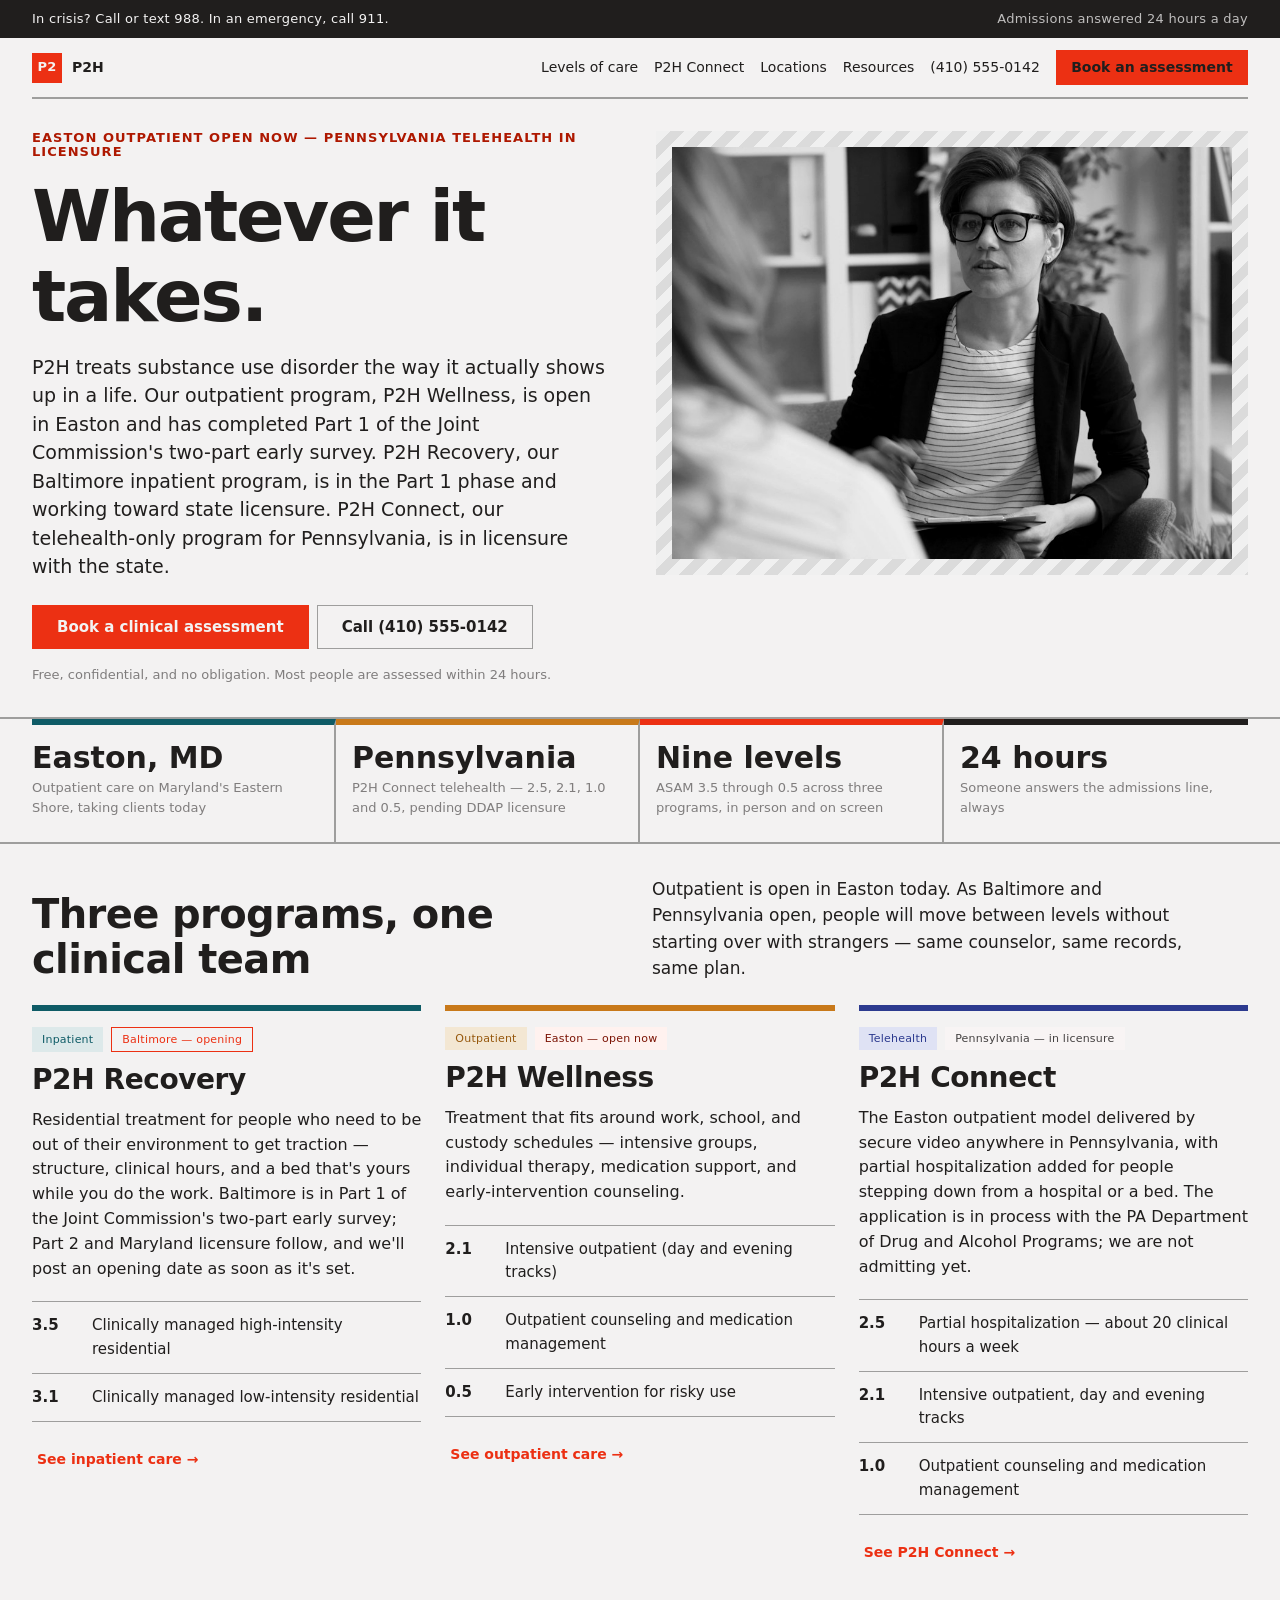
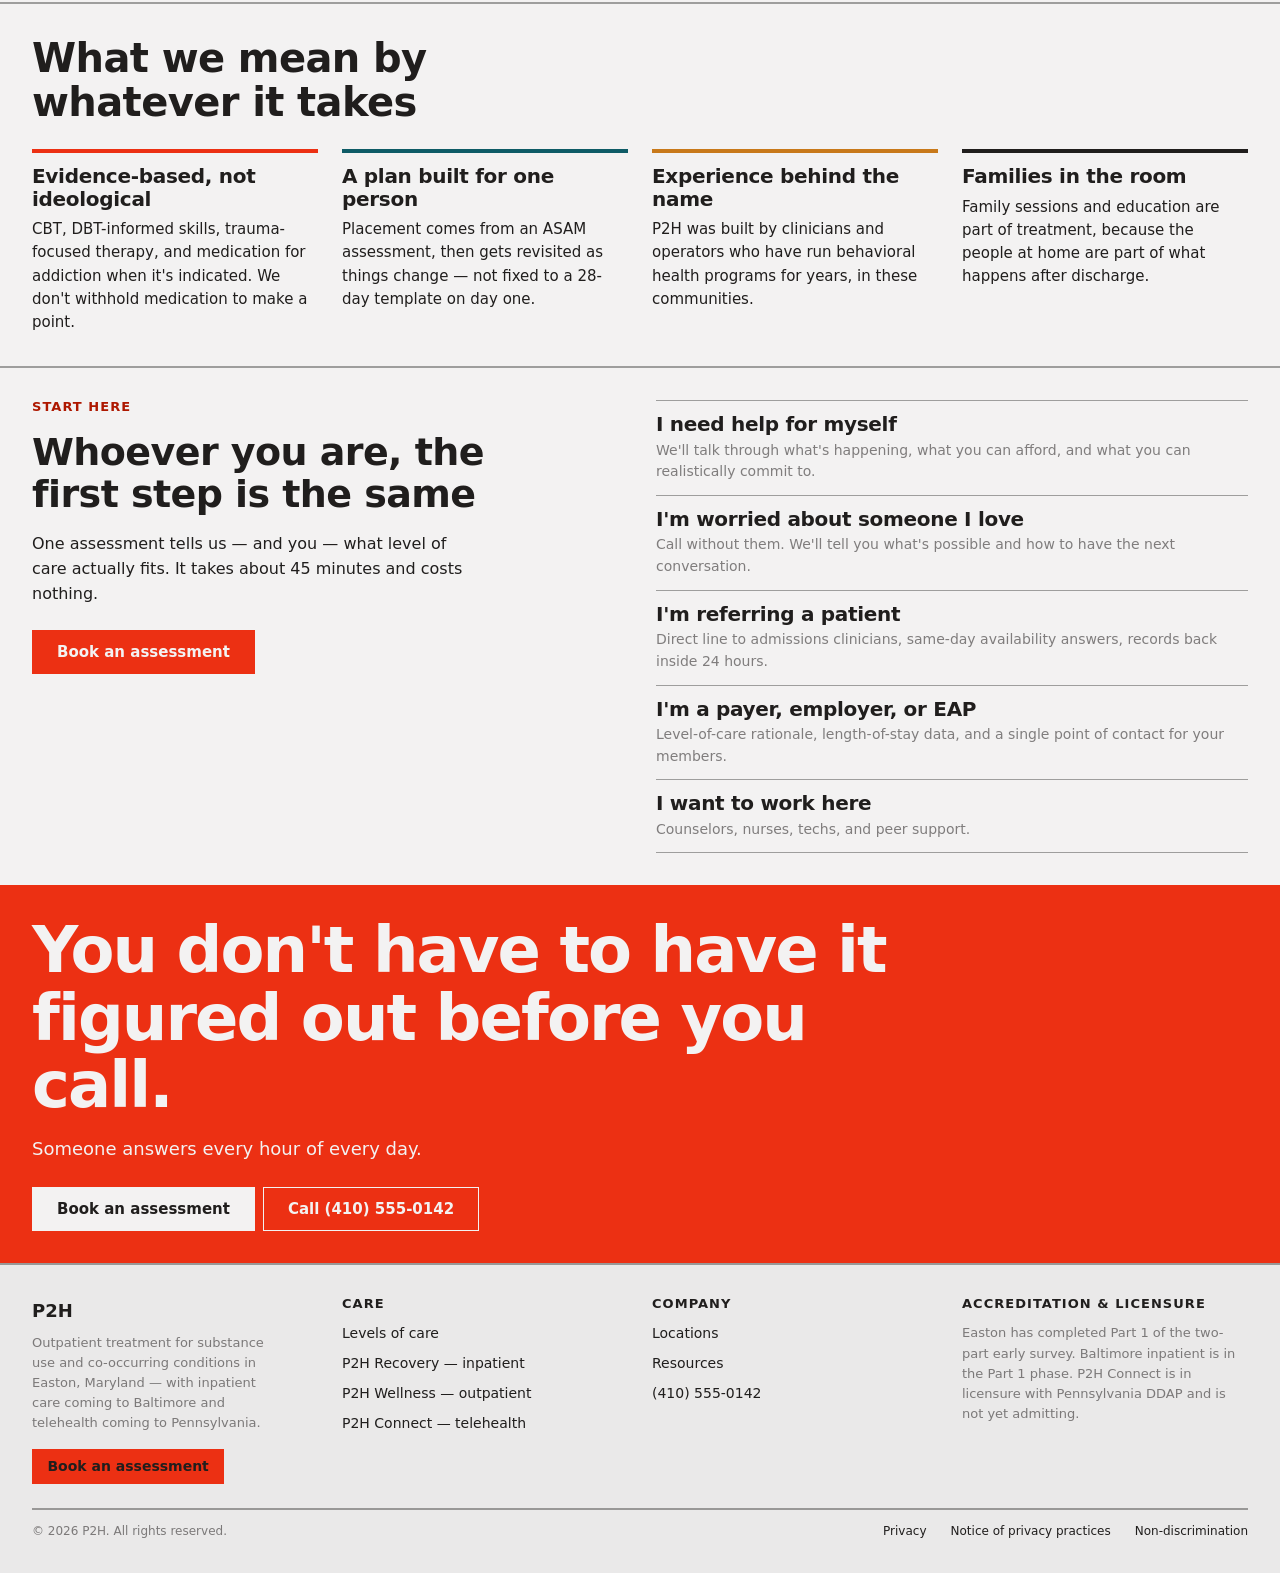
==== commit d44d19a4: "Add P2H Connect program Co-authored-by: Copilot App <223556219+Copilot@users.noreply.github.com>" ====
--- a/index.html
+++ b/index.html
@@ -3,8 +3,8 @@
 <head>
 <meta charset="utf-8">
 <meta name="viewport" content="width=device-width, initial-scale=1">
-<title>P2H — Substance Use Treatment in Easton, Maryland</title>
-<meta name="description" content="P2H Wellness outpatient treatment in Easton, MD, completing the Joint Commission early survey process. P2H Recovery inpatient coming to Baltimore.">
+<title>P2H — Substance Use Treatment in Maryland and Pennsylvania</title>
+<meta name="description" content="P2H Wellness outpatient treatment in Easton, MD. P2H Recovery inpatient coming to Baltimore. P2H Connect telehealth in licensure in Pennsylvania.">
 <link rel="stylesheet" href="modernist.css">
 <link rel="stylesheet" href="p2h.css">
 </head>
@@ -25,6 +25,7 @@
         <span>P2H</span>
       </a>
       <a href="levels-of-care.html">Levels of care</a>
+      <a href="connect.html">P2H Connect</a>
       <a href="locations.html">Locations</a>
       <a href="resources.html">Resources</a>
       <a href="tel:14105550142" style="color:inherit;font-size:14px">(410) 555-0142</a>
@@ -36,9 +37,9 @@
 <main>
   <section class="wrap grid cols-2 pad" style="align-items:start">
     <div class="stack">
-      <h6 class="text-accent" style="margin:0">Easton, Maryland — outpatient open now</h6>
+      <h6 class="text-accent" style="margin:0">Easton outpatient open now — Pennsylvania telehealth in licensure</h6>
       <h1 style="font-size:clamp(44px,5.6vw,72px);margin:0;letter-spacing:-0.03em">Whatever it takes.</h1>
-      <p style="font-size:19px;line-height:1.5;max-width:48ch;margin:0">P2H treats substance use disorder the way it actually shows up in a life. Our outpatient program, P2H Wellness, is open in Easton and has completed Part 1 of the Joint Commission's two-part early survey. P2H Recovery, our Baltimore inpatient program, is in the Part 1 phase and working toward state licensure.</p>
+      <p style="font-size:19px;line-height:1.5;max-width:48ch;margin:0">P2H treats substance use disorder the way it actually shows up in a life. Our outpatient program, P2H Wellness, is open in Easton and has completed Part 1 of the Joint Commission's two-part early survey. P2H Recovery, our Baltimore inpatient program, is in the Part 1 phase and working toward state licensure. P2H Connect, our telehealth-only program for Pennsylvania, is in licensure with the state.</p>
       <div style="display:flex;flex-wrap:wrap;gap:var(--space-2);margin-top:var(--space-2)">
         <a class="btn btn-primary" href="book.html" style="font-size:15px;padding:var(--space-3) var(--space-6)">Book a clinical assessment</a>
         <a class="btn btn-secondary" href="tel:14105550142" style="font-size:15px;padding:var(--space-3) var(--space-6)">Call (410) 555-0142</a>
@@ -57,12 +58,12 @@
         <p class="text-muted" style="font-size:13px;margin:var(--space-1) 0 0">Outpatient care on Maryland's Eastern Shore, taking clients today</p>
       </div>
       <div class="stat" style="border-top:6px solid var(--p2h-ochre-strong)">
-        <div class="stat-figure">Three levels</div>
-        <p class="text-muted" style="font-size:13px;margin:var(--space-1) 0 0">ASAM 2.1, 1.0 and 0.5 today — 3.5 and 3.1 inpatient to follow</p>
+        <div class="stat-figure">Pennsylvania</div>
+        <p class="text-muted" style="font-size:13px;margin:var(--space-1) 0 0">P2H Connect telehealth — 2.5, 2.1, 1.0 and 0.5, pending DDAP licensure</p>
       </div>
       <div class="stat" style="border-top:6px solid var(--color-accent)">
-        <div class="stat-figure">Early survey</div>
-        <p class="text-muted" style="font-size:13px;margin:var(--space-1) 0 0">Easton completed Part 1; Baltimore is in the Part 1 phase of the two-part process</p>
+        <div class="stat-figure">Nine levels</div>
+        <p class="text-muted" style="font-size:13px;margin:var(--space-1) 0 0">ASAM 3.5 through 0.5 across three programs, in person and on screen</p>
       </div>
       <div class="stat" style="border-top:6px solid var(--color-text)">
         <div class="stat-figure">24 hours</div>
@@ -74,10 +75,10 @@
   <section class="sec">
     <div class="wrap pad" style="display:flex;flex-direction:column;gap:var(--space-6)">
       <div class="grid cols-3" style="align-items:end">
-        <h2 class="section">Two programs, one clinical team</h2>
-        <p class="lede">Outpatient is open in Easton today. When Baltimore opens, people will move between inpatient and outpatient without starting over with strangers — same counselor, same records, same plan.</p>
-      </div>
-      <div class="grid cols-2" style="gap:var(--space-6)">
+        <h2 class="section">Three programs, one clinical team</h2>
+        <p class="lede">Outpatient is open in Easton today. As Baltimore and Pennsylvania open, people will move between levels without starting over with strangers — same counselor, same records, same plan.</p>
+      </div>
+      <div class="grid cols-3" style="gap:var(--space-6)">
         <div style="display:flex;flex-direction:column;gap:var(--space-3);border-top:6px solid var(--p2h-teal);padding-top:var(--space-4)">
           <div style="display:flex;flex-wrap:wrap;gap:var(--space-2)"><span class="tag tag-teal">Inpatient</span><span class="tag tag-outline">Baltimore — opening</span></div>
           <h3 style="margin:0;font-size:28px">P2H Recovery</h3>
@@ -99,6 +100,17 @@
           </div>
           <a class="btn btn-ghost" href="levels-of-care.html" style="align-self:flex-start;margin-top:var(--space-2)">See outpatient care →</a>
         </div>
+        <div style="display:flex;flex-direction:column;gap:var(--space-3);border-top:6px solid var(--p2h-indigo);padding-top:var(--space-4)">
+          <div style="display:flex;flex-wrap:wrap;gap:var(--space-2)"><span class="tag tag-indigo">Telehealth</span><span class="tag tag-neutral">Pennsylvania — in licensure</span></div>
+          <h3 style="margin:0;font-size:28px">P2H Connect</h3>
+          <p style="font-size:16px;margin:0;max-width:44ch">The Easton outpatient model delivered by secure video anywhere in Pennsylvania, with partial hospitalization added for people stepping down from a hospital or a bed. The application is in process with the PA Department of Drug and Alcohol Programs; we are not admitting yet.</p>
+          <div class="rule-list" style="margin-top:var(--space-2)">
+            <div class="row"><span class="key" style="min-width:44px;font-size:15px">2.5</span><span style="font-size:15px">Partial hospitalization — about 20 clinical hours a week</span></div>
+            <div class="row"><span class="key" style="min-width:44px;font-size:15px">2.1</span><span style="font-size:15px">Intensive outpatient, day and evening tracks</span></div>
+            <div class="row"><span class="key" style="min-width:44px;font-size:15px">1.0</span><span style="font-size:15px">Outpatient counseling and medication management</span></div>
+          </div>
+          <a class="btn btn-ghost" href="connect.html" style="align-self:flex-start;margin-top:var(--space-2)">See P2H Connect →</a>
+        </div>
       </div>
     </div>
   </section>
@@ -176,7 +188,7 @@
   <div class="wrap cols">
     <div style="display:flex;flex-direction:column;gap:var(--space-2)">
       <span style="font-family:var(--font-heading);font-weight:800;font-size:18px">P2H</span>
-      <p class="text-muted" style="font-size:13px;margin:0;max-width:30ch">Outpatient treatment for substance use and co-occurring conditions in Easton, Maryland — with inpatient care coming to Baltimore.</p>
+      <p class="text-muted" style="font-size:13px;margin:0;max-width:30ch">Outpatient treatment for substance use and co-occurring conditions in Easton, Maryland — with inpatient care coming to Baltimore and telehealth coming to Pennsylvania.</p>
       <a class="btn btn-primary" href="book.html" style="align-self:flex-start;margin-top:var(--space-2)">Book an assessment</a>
     </div>
     <div style="display:flex;flex-direction:column;gap:var(--space-2);font-size:14px">
@@ -184,6 +196,7 @@
       <a href="levels-of-care.html">Levels of care</a>
       <a href="levels-of-care.html">P2H Recovery — inpatient</a>
       <a href="levels-of-care.html">P2H Wellness — outpatient</a>
+      <a href="connect.html">P2H Connect — telehealth</a>
     </div>
     <div style="display:flex;flex-direction:column;gap:var(--space-2);font-size:14px">
       <h6 style="margin:0 0 var(--space-1)">Company</h6>
@@ -192,9 +205,9 @@
       <a href="tel:14105550142">(410) 555-0142</a>
     </div>
     <div style="display:flex;flex-direction:column;gap:var(--space-2)">
-      <h6 style="margin:0 0 var(--space-1)">Accreditation</h6>
+      <h6 style="margin:0 0 var(--space-1)">Accreditation &amp; licensure</h6>
       <div style="display:flex;gap:var(--space-3);align-items:flex-start">
-        <p class="text-muted" style="font-size:13px;margin:0">Easton has completed Part 1 of the two-part early survey. Baltimore inpatient is in the Part 1 phase of the two-part process.</p>
+        <p class="text-muted" style="font-size:13px;margin:0">Easton has completed Part 1 of the two-part early survey. Baltimore inpatient is in the Part 1 phase. P2H Connect is in licensure with Pennsylvania DDAP and is not yet admitting.</p>
       </div>
     </div>
   </div>
--- a/p2h.css
+++ b/p2h.css
@@ -1,10 +1,12 @@
 /* P2H site layer — sits on top of modernist.css tokens */
-:root { --p2h-teal: #0e5b66; --p2h-teal-tint: #dde9ea; --p2h-ochre: #96580d; --p2h-ochre-strong: #c8791a; --p2h-ochre-tint: #f3e7d3; }
+:root { --p2h-teal: #0e5b66; --p2h-teal-tint: #dde9ea; --p2h-ochre: #96580d; --p2h-ochre-strong: #c8791a; --p2h-ochre-tint: #f3e7d3; --p2h-indigo: #2c3a8f; --p2h-indigo-tint: #dfe2f4; }
 body { margin: 0; background: var(--color-bg); color: var(--color-text); }
 a:hover { color: var(--color-accent-600); }
 .btn, .tag { white-space: nowrap; }
 .tag-teal { background: var(--p2h-teal-tint); color: var(--p2h-teal); }
 .tag-ochre { background: var(--p2h-ochre-tint); color: var(--p2h-ochre); }
+.tag-indigo { background: var(--p2h-indigo-tint); color: var(--p2h-indigo); }
+.notice { border-left: 6px solid var(--p2h-indigo); background: var(--color-surface); padding: var(--space-4); width: 100%; box-sizing: border-box; }
 .wrap { max-width: 1280px; margin: 0 auto; padding-left: var(--space-8); padding-right: var(--space-8); }
 .sec { border-top: 2px solid var(--color-divider); }
 .crisis { background: var(--color-text); color: var(--color-bg); font-size: 13px; letter-spacing: 0.02em; }
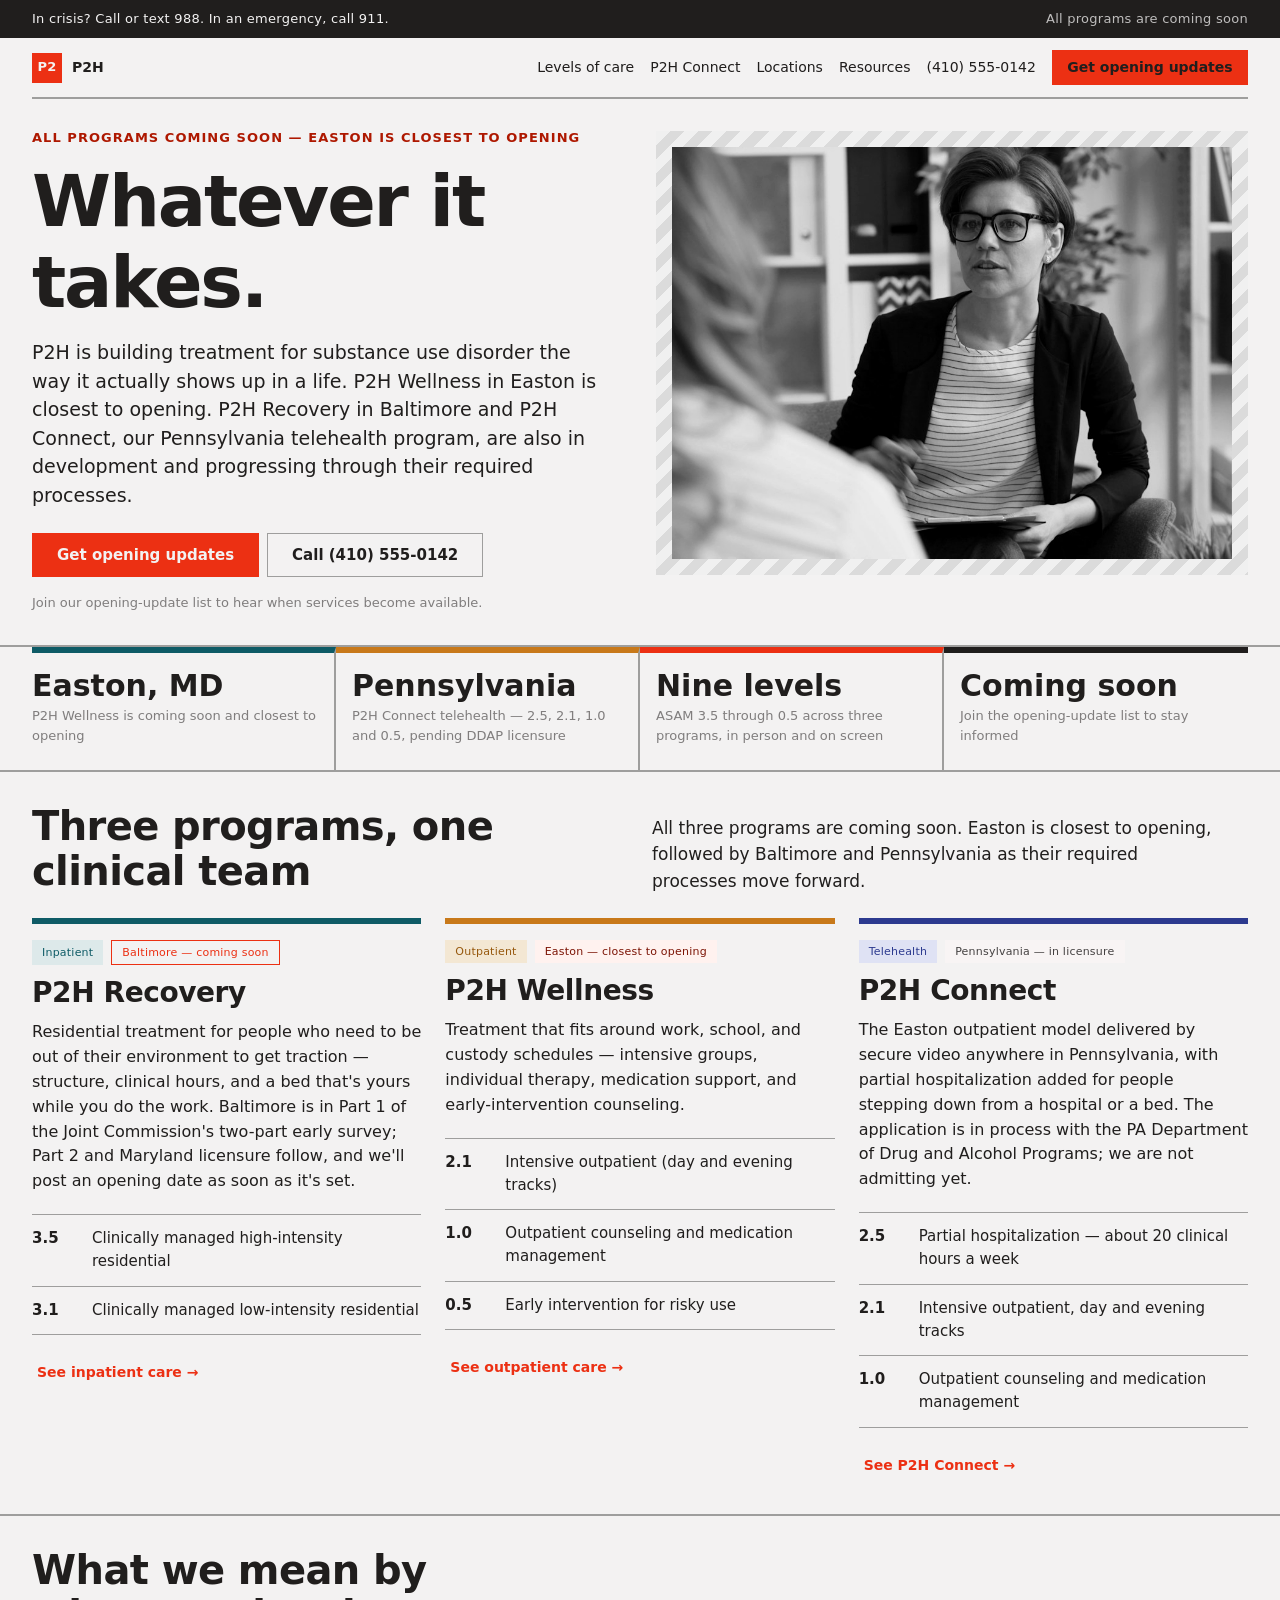
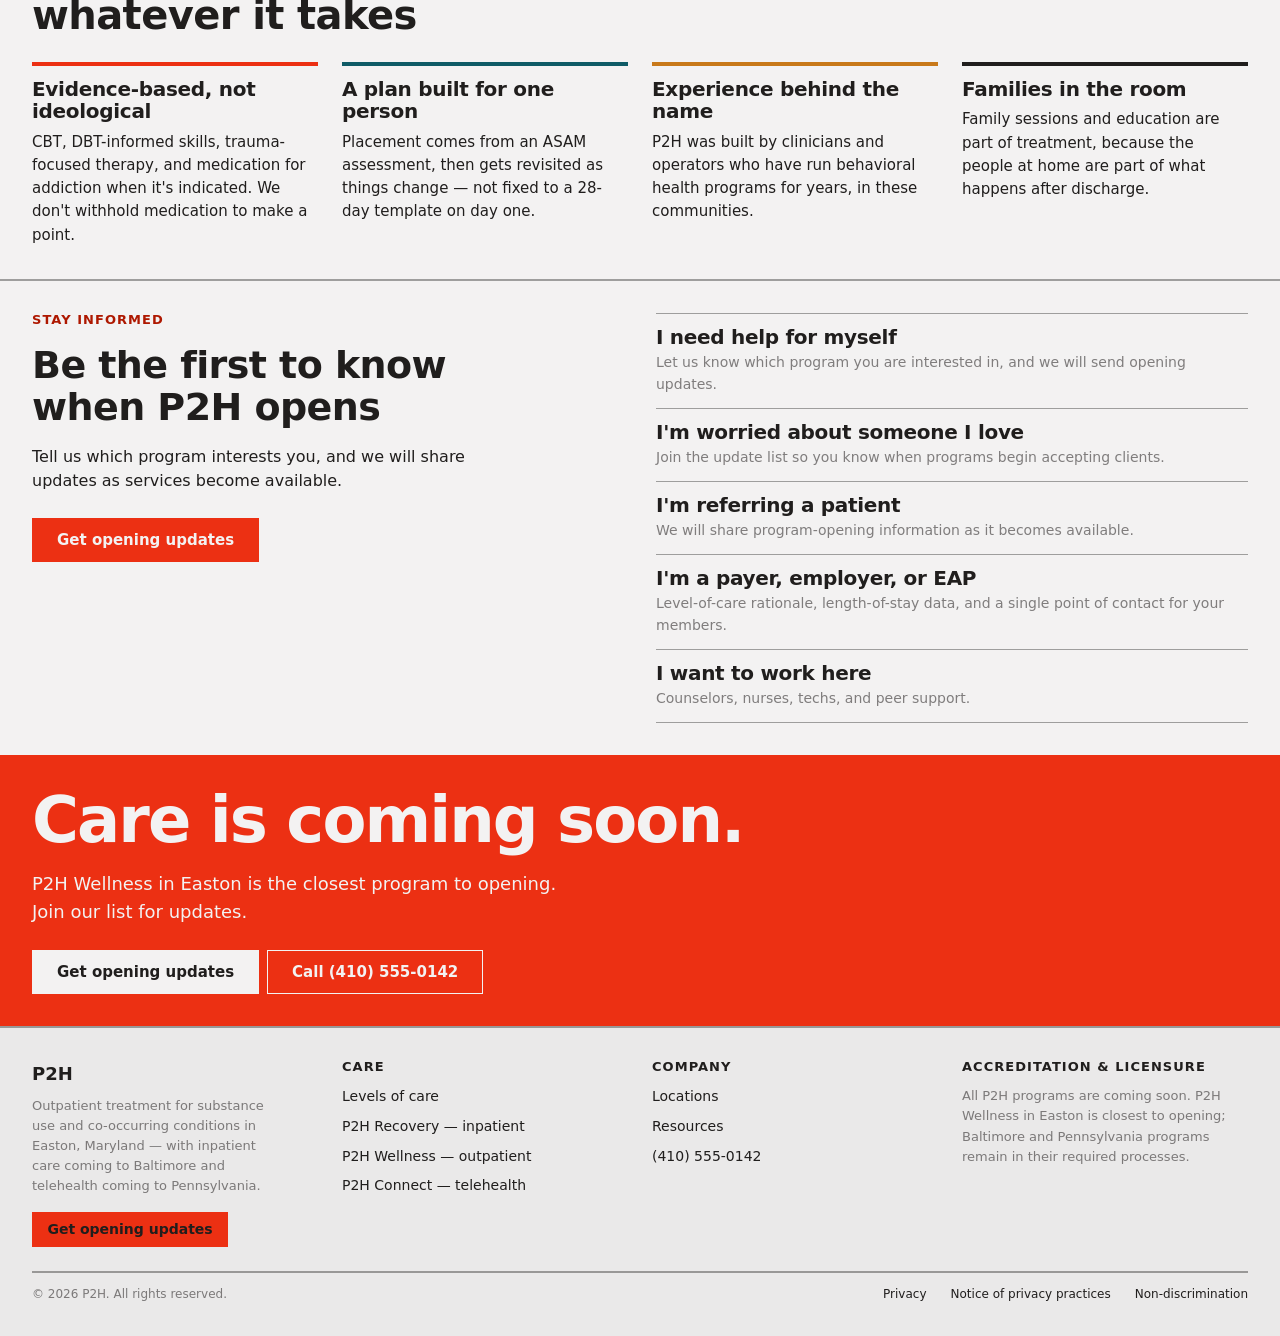
==== commit 9564a913: "Mark P2H programs as coming soon Co-authored-by: Copilot App <223556219+Copilot@users.noreply.github" ====
--- a/index.html
+++ b/index.html
@@ -13,7 +13,7 @@
 <div class="crisis">
   <div class="wrap">
     <span>In crisis? Call or text 988. In an emergency, call 911.</span>
-    <span style="opacity:0.75">Admissions answered 24 hours a day</span>
+    <span style="opacity:0.75">All programs are coming soon</span>
   </div>
 </div>
 
@@ -29,7 +29,7 @@
       <a href="locations.html">Locations</a>
       <a href="resources.html">Resources</a>
       <a href="tel:14105550142" style="color:inherit;font-size:14px">(410) 555-0142</a>
-      <a class="btn btn-primary" href="book.html">Book an assessment</a>
+      <a class="btn btn-primary" href="book.html">Get opening updates</a>
     </nav>
   </div>
 </header>
@@ -37,14 +37,14 @@
 <main>
   <section class="wrap grid cols-2 pad" style="align-items:start">
     <div class="stack">
-      <h6 class="text-accent" style="margin:0">Easton outpatient open now — Pennsylvania telehealth in licensure</h6>
+      <h6 class="text-accent" style="margin:0">All programs coming soon — Easton is closest to opening</h6>
       <h1 style="font-size:clamp(44px,5.6vw,72px);margin:0;letter-spacing:-0.03em">Whatever it takes.</h1>
-      <p style="font-size:19px;line-height:1.5;max-width:48ch;margin:0">P2H treats substance use disorder the way it actually shows up in a life. Our outpatient program, P2H Wellness, is open in Easton and has completed Part 1 of the Joint Commission's two-part early survey. P2H Recovery, our Baltimore inpatient program, is in the Part 1 phase and working toward state licensure. P2H Connect, our telehealth-only program for Pennsylvania, is in licensure with the state.</p>
+      <p style="font-size:19px;line-height:1.5;max-width:48ch;margin:0">P2H is building treatment for substance use disorder the way it actually shows up in a life. P2H Wellness in Easton is closest to opening. P2H Recovery in Baltimore and P2H Connect, our Pennsylvania telehealth program, are also in development and progressing through their required processes.</p>
       <div style="display:flex;flex-wrap:wrap;gap:var(--space-2);margin-top:var(--space-2)">
-        <a class="btn btn-primary" href="book.html" style="font-size:15px;padding:var(--space-3) var(--space-6)">Book a clinical assessment</a>
+        <a class="btn btn-primary" href="book.html" style="font-size:15px;padding:var(--space-3) var(--space-6)">Get opening updates</a>
         <a class="btn btn-secondary" href="tel:14105550142" style="font-size:15px;padding:var(--space-3) var(--space-6)">Call (410) 555-0142</a>
       </div>
-      <p class="text-muted" style="font-size:13px;margin:0">Free, confidential, and no obligation. Most people are assessed within 24 hours.</p>
+      <p class="text-muted" style="font-size:13px;margin:0">Join our opening-update list to hear when services become available.</p>
     </div>
     <div class="grayscale ph" style="aspect-ratio:4/3">
       <img class="photo" src="img/counselor-and-client.jpg" alt="Counselor meeting with a client">
@@ -55,7 +55,7 @@
     <div class="wrap stat-row">
       <div class="stat" style="border-top:6px solid var(--p2h-teal)">
         <div class="stat-figure">Easton, MD</div>
-        <p class="text-muted" style="font-size:13px;margin:var(--space-1) 0 0">Outpatient care on Maryland's Eastern Shore, taking clients today</p>
+        <p class="text-muted" style="font-size:13px;margin:var(--space-1) 0 0">P2H Wellness is coming soon and closest to opening</p>
       </div>
       <div class="stat" style="border-top:6px solid var(--p2h-ochre-strong)">
         <div class="stat-figure">Pennsylvania</div>
@@ -66,8 +66,8 @@
         <p class="text-muted" style="font-size:13px;margin:var(--space-1) 0 0">ASAM 3.5 through 0.5 across three programs, in person and on screen</p>
       </div>
       <div class="stat" style="border-top:6px solid var(--color-text)">
-        <div class="stat-figure">24 hours</div>
-        <p class="text-muted" style="font-size:13px;margin:var(--space-1) 0 0">Someone answers the admissions line, always</p>
+        <div class="stat-figure">Coming soon</div>
+        <p class="text-muted" style="font-size:13px;margin:var(--space-1) 0 0">Join the opening-update list to stay informed</p>
       </div>
     </div>
   </section>
@@ -76,11 +76,11 @@
     <div class="wrap pad" style="display:flex;flex-direction:column;gap:var(--space-6)">
       <div class="grid cols-3" style="align-items:end">
         <h2 class="section">Three programs, one clinical team</h2>
-        <p class="lede">Outpatient is open in Easton today. As Baltimore and Pennsylvania open, people will move between levels without starting over with strangers — same counselor, same records, same plan.</p>
+        <p class="lede">All three programs are coming soon. Easton is closest to opening, followed by Baltimore and Pennsylvania as their required processes move forward.</p>
       </div>
       <div class="grid cols-3" style="gap:var(--space-6)">
         <div style="display:flex;flex-direction:column;gap:var(--space-3);border-top:6px solid var(--p2h-teal);padding-top:var(--space-4)">
-          <div style="display:flex;flex-wrap:wrap;gap:var(--space-2)"><span class="tag tag-teal">Inpatient</span><span class="tag tag-outline">Baltimore — opening</span></div>
+          <div style="display:flex;flex-wrap:wrap;gap:var(--space-2)"><span class="tag tag-teal">Inpatient</span><span class="tag tag-outline">Baltimore — coming soon</span></div>
           <h3 style="margin:0;font-size:28px">P2H Recovery</h3>
           <p style="font-size:16px;margin:0;max-width:44ch">Residential treatment for people who need to be out of their environment to get traction — structure, clinical hours, and a bed that's yours while you do the work. Baltimore is in Part 1 of the Joint Commission's two-part early survey; Part 2 and Maryland licensure follow, and we'll post an opening date as soon as it's set.</p>
           <div class="rule-list" style="margin-top:var(--space-2)">
@@ -90,7 +90,7 @@
           <a class="btn btn-ghost" href="levels-of-care.html" style="align-self:flex-start;margin-top:var(--space-2)">See inpatient care →</a>
         </div>
         <div style="display:flex;flex-direction:column;gap:var(--space-3);border-top:6px solid var(--p2h-ochre-strong);padding-top:var(--space-4)">
-          <div style="display:flex;flex-wrap:wrap;gap:var(--space-2)"><span class="tag tag-ochre">Outpatient</span><span class="tag tag-accent">Easton — open now</span></div>
+          <div style="display:flex;flex-wrap:wrap;gap:var(--space-2)"><span class="tag tag-ochre">Outpatient</span><span class="tag tag-accent">Easton — closest to opening</span></div>
           <h3 style="margin:0;font-size:28px">P2H Wellness</h3>
           <p style="font-size:16px;margin:0;max-width:44ch">Treatment that fits around work, school, and custody schedules — intensive groups, individual therapy, medication support, and early-intervention counseling.</p>
           <div class="rule-list" style="margin-top:var(--space-2)">
@@ -142,23 +142,23 @@
   <section class="sec">
     <div class="wrap pad grid cols-2">
       <div class="stack">
-        <h6 class="text-accent" style="margin:0">Start here</h6>
-        <h2 style="margin:0;font-size:clamp(28px,3.2vw,38px);max-width:18ch">Whoever you are, the first step is the same</h2>
-        <p style="font-size:16px;margin:0;max-width:44ch">One assessment tells us — and you — what level of care actually fits. It takes about 45 minutes and costs nothing.</p>
-        <a class="btn btn-primary" href="book.html" style="font-size:15px;padding:var(--space-3) var(--space-6);margin-top:var(--space-2)">Book an assessment</a>
+        <h6 class="text-accent" style="margin:0">Stay informed</h6>
+        <h2 style="margin:0;font-size:clamp(28px,3.2vw,38px);max-width:18ch">Be the first to know when P2H opens</h2>
+        <p style="font-size:16px;margin:0;max-width:44ch">Tell us which program interests you, and we will share updates as services become available.</p>
+        <a class="btn btn-primary" href="book.html" style="font-size:15px;padding:var(--space-3) var(--space-6);margin-top:var(--space-2)">Get opening updates</a>
       </div>
       <div class="rule-list">
         <div>
           <h4 style="margin:0 0 4px">I need help for myself</h4>
-          <p class="text-muted" style="font-size:14px;margin:0">We'll talk through what's happening, what you can afford, and what you can realistically commit to.</p>
+          <p class="text-muted" style="font-size:14px;margin:0">Let us know which program you are interested in, and we will send opening updates.</p>
         </div>
         <div>
           <h4 style="margin:0 0 4px">I'm worried about someone I love</h4>
-          <p class="text-muted" style="font-size:14px;margin:0">Call without them. We'll tell you what's possible and how to have the next conversation.</p>
+          <p class="text-muted" style="font-size:14px;margin:0">Join the update list so you know when programs begin accepting clients.</p>
         </div>
         <div>
           <h4 style="margin:0 0 4px">I'm referring a patient</h4>
-          <p class="text-muted" style="font-size:14px;margin:0">Direct line to admissions clinicians, same-day availability answers, records back inside 24 hours.</p>
+          <p class="text-muted" style="font-size:14px;margin:0">We will share program-opening information as it becomes available.</p>
         </div>
         <div>
           <h4 style="margin:0 0 4px">I'm a payer, employer, or EAP</h4>
@@ -174,10 +174,10 @@
 
   <section class="poster">
     <div class="wrap pad stack">
-      <h2>You don't have to have it figured out before you call.</h2>
-      <p style="font-size:18px;margin:0;max-width:46ch">Someone answers every hour of every day.</p>
+      <h2>Care is coming soon.</h2>
+      <p style="font-size:18px;margin:0;max-width:46ch">P2H Wellness in Easton is the closest program to opening. Join our list for updates.</p>
       <div style="display:flex;flex-wrap:wrap;gap:var(--space-2);margin-top:var(--space-2)">
-        <a class="btn" href="book.html" style="background:var(--color-bg);color:var(--color-text);font-size:15px;padding:var(--space-3) var(--space-6)">Book an assessment</a>
+        <a class="btn" href="book.html" style="background:var(--color-bg);color:var(--color-text);font-size:15px;padding:var(--space-3) var(--space-6)">Get opening updates</a>
         <a class="btn" href="tel:14105550142" style="border-color:var(--color-bg);color:var(--color-bg);font-size:15px;padding:var(--space-3) var(--space-6)">Call (410) 555-0142</a>
       </div>
     </div>
@@ -189,7 +189,7 @@
     <div style="display:flex;flex-direction:column;gap:var(--space-2)">
       <span style="font-family:var(--font-heading);font-weight:800;font-size:18px">P2H</span>
       <p class="text-muted" style="font-size:13px;margin:0;max-width:30ch">Outpatient treatment for substance use and co-occurring conditions in Easton, Maryland — with inpatient care coming to Baltimore and telehealth coming to Pennsylvania.</p>
-      <a class="btn btn-primary" href="book.html" style="align-self:flex-start;margin-top:var(--space-2)">Book an assessment</a>
+      <a class="btn btn-primary" href="book.html" style="align-self:flex-start;margin-top:var(--space-2)">Get opening updates</a>
     </div>
     <div style="display:flex;flex-direction:column;gap:var(--space-2);font-size:14px">
       <h6 style="margin:0 0 var(--space-1)">Care</h6>
@@ -207,7 +207,7 @@
     <div style="display:flex;flex-direction:column;gap:var(--space-2)">
       <h6 style="margin:0 0 var(--space-1)">Accreditation &amp; licensure</h6>
       <div style="display:flex;gap:var(--space-3);align-items:flex-start">
-        <p class="text-muted" style="font-size:13px;margin:0">Easton has completed Part 1 of the two-part early survey. Baltimore inpatient is in the Part 1 phase. P2H Connect is in licensure with Pennsylvania DDAP and is not yet admitting.</p>
+        <p class="text-muted" style="font-size:13px;margin:0">All P2H programs are coming soon. P2H Wellness in Easton is closest to opening; Baltimore and Pennsylvania programs remain in their required processes.</p>
       </div>
     </div>
   </div>
